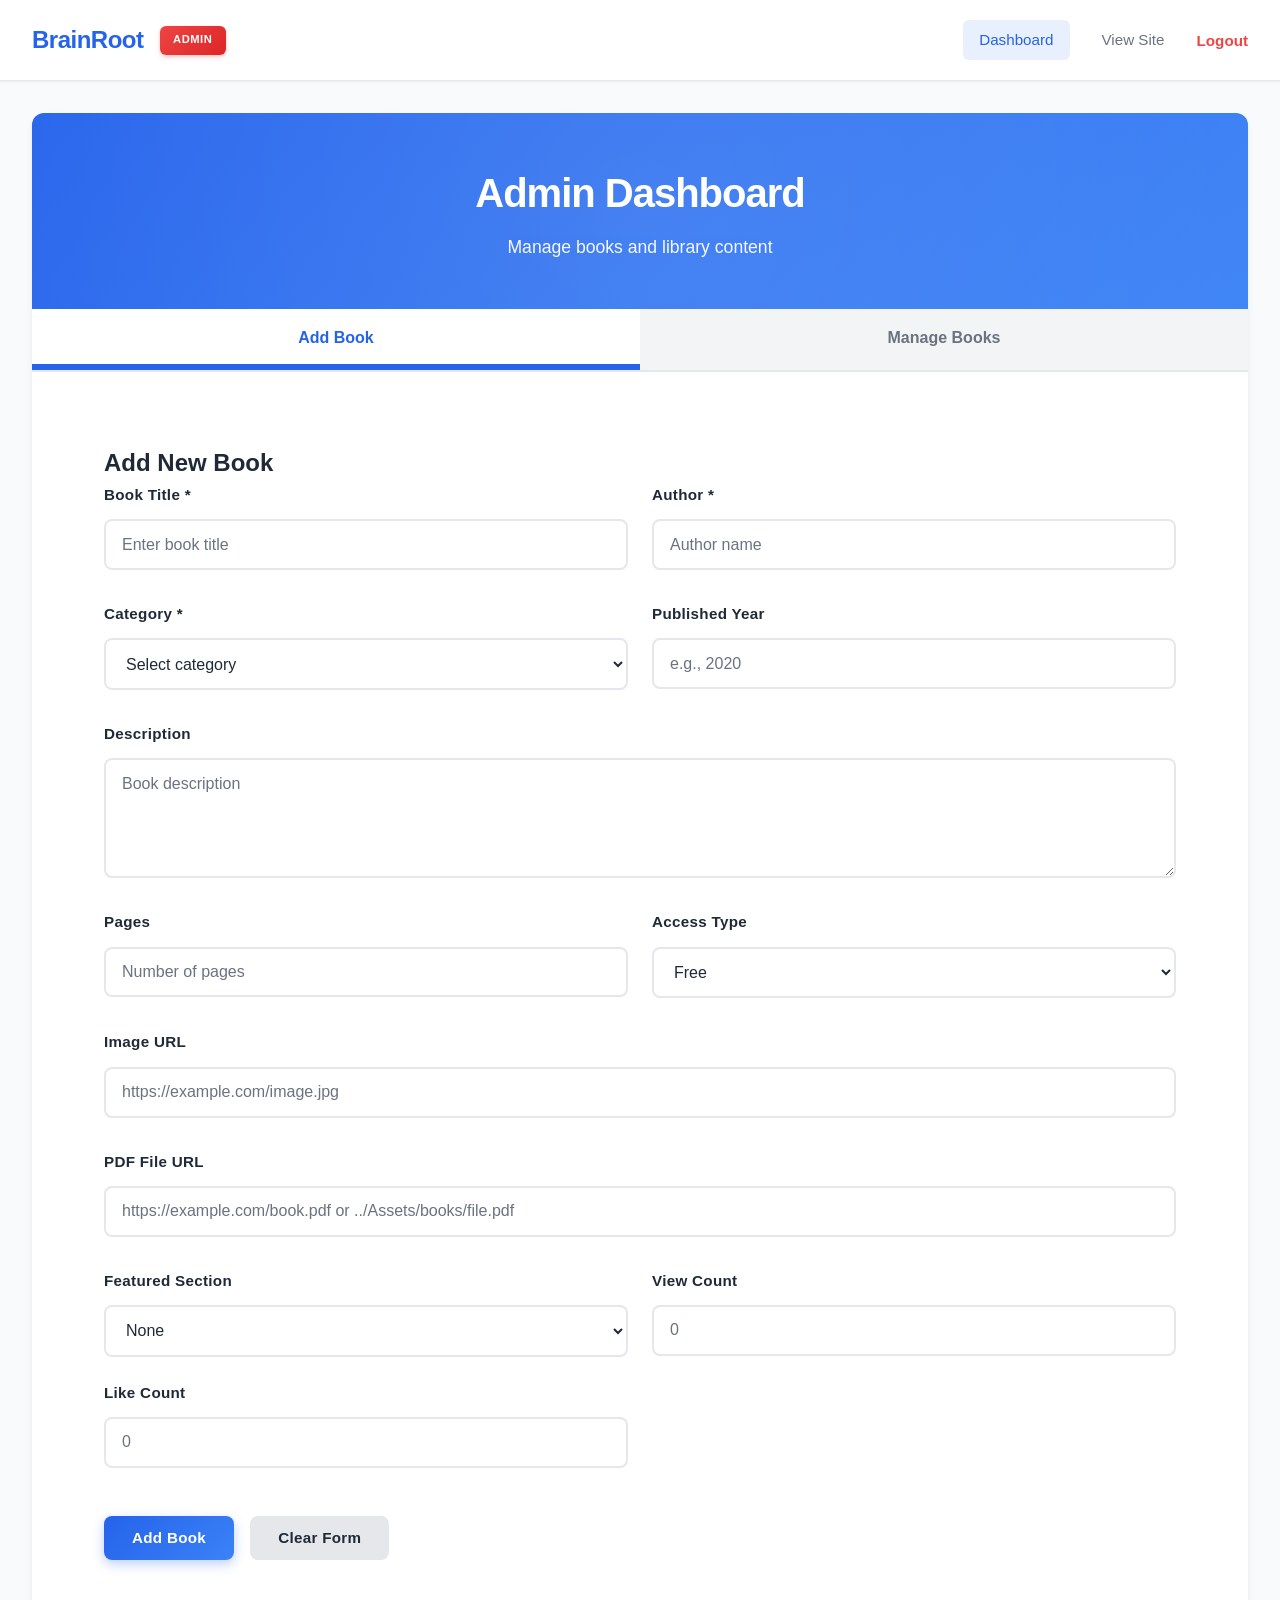
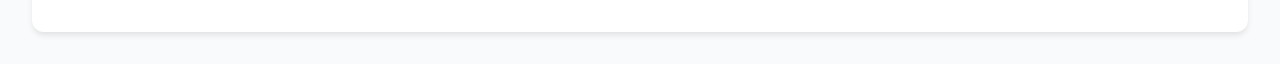
==== admin/admin.html @ 38265c90 "Initial commit: Add BrainRoot project with environment configuration" ====
<!DOCTYPE html>
<html lang="en">
<head>
  <meta charset="UTF-8">
  <meta name="viewport" content="width=device-width, initial-scale=1.0">
  <title>BrainRoot - Admin Panel</title>
  <link rel="stylesheet" href="./admin.css">
</head>
<body class="admin-page">
  <nav class="admin-nav">
    <div class="admin-brand">
      <a href="../index/index.html">BrainRoot</a>
      <span class="admin-badge">Admin</span>
    </div>
    <div class="admin-nav-links">
      <a href="./admin.html" class="admin-nav-link active">Dashboard</a>
      <a href="../index/index.html" class="admin-nav-link">View Site</a>
      <button onclick="adminLogout()" class="admin-nav-link logout-btn">Logout</button>
    </div>
  </nav>

  <main class="admin-main">
    <div class="admin-container">
      <!-- Header -->
      <section class="admin-header">
        <h1>Admin Dashboard</h1>
        <p>Manage books and library content</p>
      </section>

      <!-- Tabs -->
      <div class="admin-tabs">
        <button class="admin-tab-btn active" data-tab="add-book">Add Book</button>
        <button class="admin-tab-btn" data-tab="manage-books">Manage Books</button>
      </div>

      <!-- Tab 1: Add Book -->
      <section class="admin-tab-content active" id="add-book">
        <div class="admin-card">
          <h2>Add New Book</h2>
          <form id="addBookForm" class="admin-form">
            <div class="form-row">
              <div class="form-group">
                <label>Book Title *</label>
                <input type="text" name="title" required placeholder="Enter book title">
              </div>
              <div class="form-group">
                <label>Author *</label>
                <input type="text" name="author" required placeholder="Author name">
              </div>
            </div>

            <div class="form-row">
              <div class="form-group">
                <label>Category *</label>
                <select name="category" required>
                  <option value="">Select category</option>
                  <option value="Architecture">Architecture</option>
                  <option value="Classic Literature">Classic Literature</option>
                  <option value="Science">Science</option>
                  <option value="Philosophy">Philosophy</option>
                  <option value="Productivity">Productivity</option>
                  <option value="History">History</option>
                  <option value="Design">Design</option>
                  <option value="Biography">Biography</option>
                  <option value="Mystery">Mystery</option>
                  <option value="Adventure">Adventure</option>
                  <option value="Fantasy">Fantasy</option>
                  <option value="Other">Other</option>
                </select>
              </div>
              <div class="form-group">
                <label>Published Year</label>
                <input type="number" name="published_year" placeholder="e.g., 2020">
              </div>
            </div>

            <div class="form-group">
              <label>Description</label>
              <textarea name="description" rows="4" placeholder="Book description"></textarea>
            </div>

            <div class="form-row">
              <div class="form-group">
                <label>Pages</label>
                <input type="number" name="pages" placeholder="Number of pages">
              </div>
              <div class="form-group">
                <label>Access Type</label>
                <select name="access_type">
                  <option value="free">Free</option>
                  <option value="paid">Paid</option>
                  <option value="premium">Premium</option>
                </select>
              </div>
            </div>

            <div class="form-group">
              <label>Image URL</label>
              <input type="url" name="image_url" placeholder="https://example.com/image.jpg">
            </div>

            <div class="form-group">
              <label>PDF File URL</label>
              <input type="url" name="file_url" placeholder="https://example.com/book.pdf or ../Assets/books/file.pdf">
            </div>

            <div class="form-row">
              <div class="form-group">
                <label>Featured Section</label>
                <select name="featured_section">
                  <option value="none">None</option>
                  <option value="trending">Trending</option>
                  <option value="top_reading">Top Reading</option>
                  <option value="most_liked">Most Liked</option>
                </select>
              </div>
              <div class="form-group">
                <label>View Count</label>
                <input type="number" name="view_count" placeholder="0" min="0">
              </div>
              <div class="form-group">
                <label>Like Count</label>
                <input type="number" name="like_count" placeholder="0" min="0">
              </div>
            </div>

            <div class="form-actions">
              <button type="submit" class="btn btn-primary">Add Book</button>
              <button type="reset" class="btn btn-secondary">Clear Form</button>
            </div>
          </form>
          <div id="addBookResult" class="form-result"></div>
        </div>
      </section>

      <!-- Tab 2: Manage Books -->
      <section class="admin-tab-content" id="manage-books">
        <div class="admin-card">
          <div class="manage-header">
            <h2>All Books</h2>
            <div class="manage-controls">
              <input type="text" id="searchBooks" class="search-input" placeholder="Search books...">
              <select id="filterCategory" class="filter-select">
                <option value="">All Categories</option>
                <option value="Architecture">Architecture</option>
                <option value="Classic Literature">Classic Literature</option>
                <option value="Science">Science</option>
                <option value="Philosophy">Philosophy</option>
                <option value="Productivity">Productivity</option>
                <option value="History">History</option>
                <option value="Design">Design</option>
              </select>
            </div>
          </div>

          <div id="manageResult" class="form-result"></div>

          <div id="booksTableContainer" class="books-table-container">
            <table class="books-table">
              <thead>
                <tr>
                  <th>Title</th>
                  <th>Author</th>
                  <th>Category</th>
                  <th>Access</th>
                  <th>Year</th>
                  <th>Featured</th>
                  <th>Views</th>
                  <th>Likes</th>
                  <th>Actions</th>
                </tr>
              </thead>
              <tbody id="booksTableBody">
                <tr><td colspan="6" class="loading">Loading books...</td></tr>
              </tbody>
            </table>
          </div>
        </div>
      </section>
    </div>
  </main>

  <!-- Edit Modal -->
  <div id="editModal" class="modal hidden">
    <div class="modal-content">
      <div class="modal-header">
        <h2>Edit Book</h2>
        <button class="modal-close" onclick="closeEditModal()">×</button>
      </div>
      <form id="editBookForm" class="admin-form">
        <input type="hidden" name="book_id" id="edit_book_id">
        
        <div class="form-row">
          <div class="form-group">
            <label>Book Title</label>
            <input type="text" name="title" id="edit_title" required>
          </div>
          <div class="form-group">
            <label>Author</label>
            <input type="text" name="author" id="edit_author" required>
          </div>
        </div>

        <div class="form-row">
          <div class="form-group">
            <label>Category</label>
            <select name="category" id="edit_category" required>
              <option value="Architecture">Architecture</option>
              <option value="Classic Literature">Classic Literature</option>
              <option value="Science">Science</option>
              <option value="Philosophy">Philosophy</option>
              <option value="Productivity">Productivity</option>
              <option value="History">History</option>
              <option value="Design">Design</option>
            </select>
          </div>
          <div class="form-group">
            <label>Published Year</label>
            <input type="number" name="published_year" id="edit_published_year">
          </div>
        </div>

        <div class="form-group">
          <label>Description</label>
          <textarea name="description" id="edit_description" rows="3"></textarea>
        </div>

        <div class="form-row">
          <div class="form-group">
            <label>Pages</label>
            <input type="number" name="pages" id="edit_pages">
          </div>
          <div class="form-group">
            <label>Access Type</label>
            <select name="access_type" id="edit_access_type">
              <option value="free">Free</option>
              <option value="paid">Paid</option>
              <option value="premium">Premium</option>
            </select>
          </div>
        </div>

        <div class="form-group">
          <label>Image URL</label>
          <input type="url" name="image_url" id="edit_image_url">
        </div>

        <div class="form-group">
          <label>PDF File URL</label>
          <input type="url" name="file_url" id="edit_file_url">
        </div>

        <div class="form-row">
          <div class="form-group">
            <label>Featured Section</label>
            <select name="featured_section" id="edit_featured_section">
              <option value="none">None</option>
              <option value="trending">Trending</option>
              <option value="top_reading">Top Reading</option>
              <option value="most_liked">Most Liked</option>
            </select>
          </div>
          <div class="form-group">
            <label>View Count</label>
            <input type="number" name="view_count" id="edit_view_count" min="0">
          </div>
          <div class="form-group">
            <label>Like Count</label>
            <input type="number" name="like_count" id="edit_like_count" min="0">
          </div>
        </div>

        <div class="form-actions">
          <button type="submit" class="btn btn-primary">Save Changes</button>
          <button type="button" class="btn btn-secondary" onclick="closeEditModal()">Cancel</button>
        </div>
      </form>
    </div>
  </div>

  <!-- Delete Confirmation Modal -->
  <div id="deleteModal" class="modal hidden">
    <div class="modal-content modal-small">
      <div class="modal-header">
        <h2>Delete Book</h2>
        <button class="modal-close" onclick="closeDeleteModal()">×</button>
      </div>
      <p id="deleteMessage"></p>
      <div class="form-actions">
        <button class="btn btn-danger" onclick="confirmDelete()">Delete</button>
        <button class="btn btn-secondary" onclick="closeDeleteModal()">Cancel</button>
      </div>
    </div>
  </div>

  <script src="./admin.js"></script>
</body>
</html>
---- admin/admin.css ----
/* Admin Panel Styles - Modern & Beautiful */

:root {
  --primary: #2563eb;
  --primary-light: #3b82f6;
  --primary-dark: #1e40af;
  --success: #10b981;
  --success-light: #6ee7b7;
  --danger: #ef4444;
  --warning: #f59e0b;
  --bg: #f9fafb;
  --surface: #ffffff;
  --border: #e5e7eb;
  --text: #1f2937;
  --text-secondary: #6b7280;
  --shadow-sm: 0 1px 2px 0 rgba(0, 0, 0, 0.05);
  --shadow-md: 0 4px 6px -1px rgba(0, 0, 0, 0.1);
  --shadow-lg: 0 10px 15px -3px rgba(0, 0, 0, 0.1);
  --transition: all 0.3s cubic-bezier(0.4, 0, 0.2, 1);
}

* {
  margin: 0;
  padding: 0;
  box-sizing: border-box;
}

html {
  scroll-behavior: smooth;
}

body {
  font-family: 'Segoe UI', Roboto, 'Helvetica Neue', -apple-system, BlinkMacSystemFont, sans-serif;
  background: var(--bg);
  color: var(--text);
  line-height: 1.6;
  font-weight: 400;
}

/* Navigation */
.admin-nav {
  background: var(--surface);
  border-bottom: 1px solid var(--border);
  padding: 1.25rem 2rem;
  display: flex;
  justify-content: space-between;
  align-items: center;
  box-shadow: var(--shadow-sm);
  position: sticky;
  top: 0;
  z-index: 100;
}

.admin-brand {
  display: flex;
  align-items: center;
  gap: 1rem;
  font-size: 1.5rem;
  font-weight: 800;
  letter-spacing: -0.5px;
}

.admin-brand a {
  color: var(--primary);
  text-decoration: none;
  transition: var(--transition);
}

.admin-brand a:hover {
  color: var(--primary-dark);
}

.admin-badge {
  background: linear-gradient(135deg, var(--danger) 0%, #dc2626 100%);
  color: white;
  padding: 0.35rem 0.85rem;
  border-radius: 6px;
  font-size: 0.7rem;
  font-weight: 700;
  text-transform: uppercase;
  letter-spacing: 0.5px;
  box-shadow: 0 2px 4px rgba(239, 68, 68, 0.3);
}

.admin-nav-links {
  display: flex;
  gap: 2rem;
  align-items: center;
}

.admin-nav-link {
  color: var(--text-secondary);
  text-decoration: none;
  background: none;
  border: none;
  cursor: pointer;
  padding: 0.5rem 0;
  border-radius: 6px;
  transition: var(--transition);
  font-weight: 500;
  font-size: 0.95rem;
}

.admin-nav-link:hover {
  color: var(--primary);
}

.admin-nav-link.active {
  color: var(--primary);
  background: rgba(37, 99, 235, 0.1);
  padding: 0.5rem 1rem;
}

.logout-btn {
  color: var(--danger);
  font-weight: 600;
}

.logout-btn:hover {
  color: #dc2626;
  background: rgba(239, 68, 68, 0.1);
  padding: 0.5rem 1rem;
}

/* Main */
.admin-main {
  padding: 2rem;
  max-width: 1500px;
  margin: 0 auto;
}

.admin-container {
  background: var(--surface);
  border-radius: 12px;
  box-shadow: var(--shadow-md);
  overflow: hidden;
}

/* Header */
.admin-header {
  background: linear-gradient(135deg, var(--primary) 0%, var(--primary-light) 100%);
  color: white;
  padding: 3rem 2rem;
  text-align: center;
  position: relative;
  overflow: hidden;
}

.admin-header::before {
  content: '';
  position: absolute;
  top: -50%;
  right: -50%;
  width: 200%;
  height: 200%;
  background: radial-gradient(circle, rgba(255, 255, 255, 0.1) 0%, transparent 70%);
  pointer-events: none;
}

.admin-header h1 {
  font-size: 2.5rem;
  margin-bottom: 0.5rem;
  font-weight: 700;
  position: relative;
  z-index: 1;
  letter-spacing: -1px;
}

.admin-header p {
  opacity: 0.95;
  font-size: 1.1rem;
  position: relative;
  z-index: 1;
  font-weight: 300;
}

/* Tabs */
.admin-tabs {
  display: flex;
  border-bottom: 2px solid var(--border);
  background: #f3f4f6;
  gap: 0;
}

.admin-tab-btn {
  flex: 1;
  padding: 1.25rem 1.5rem;
  background: none;
  border: none;
  border-bottom: 3px solid transparent;
  color: var(--text-secondary);
  font-size: 1rem;
  font-weight: 600;
  cursor: pointer;
  transition: var(--transition);
  position: relative;
}

.admin-tab-btn:hover {
  color: var(--primary);
  background: rgba(37, 99, 235, 0.05);
}

.admin-tab-btn.active {
  color: var(--primary);
  background: white;
  border-bottom-color: var(--primary);
  box-shadow: inset 0 -3px 0 var(--primary);
}

.admin-tab-content {
  display: none;
  padding: 2.5rem;
  animation: fadeIn 0.4s ease-in-out;
}

.admin-tab-content.active {
  display: block;
}

@keyframes fadeIn {
  from {
    opacity: 0;
    transform: translateY(10px);
  }
  to {
    opacity: 1;
    transform: translateY(0);
  }
}

/* Cards */
.admin-card {
  background: white;
  border-radius: 8px;
  padding: 2rem;
}

/* Forms */
.admin-form {
  display: flex;
  flex-direction: column;
  gap: 2rem;
}

.form-row {
  display: grid;
  grid-template-columns: 1fr 1fr;
  gap: 1.5rem;
}

.form-row.full {
  grid-template-columns: 1fr;
}

.form-group {
  display: flex;
  flex-direction: column;
  gap: 0.75rem;
}

.form-group label {
  font-weight: 600;
  color: var(--text);
  font-size: 0.95rem;
  letter-spacing: 0.3px;
}

.form-group label .required {
  color: var(--danger);
  margin-left: 2px;
}

.form-group input,
.form-group textarea,
.form-group select {
  padding: 0.9rem 1rem;
  border: 2px solid var(--border);
  border-radius: 8px;
  font-size: 1rem;
  font-family: inherit;
  transition: var(--transition);
  background: var(--surface);
  color: var(--text);
}

.form-group input::placeholder,
.form-group textarea::placeholder {
  color: var(--text-secondary);
}

.form-group input:hover,
.form-group textarea:hover,
.form-group select:hover {
  border-color: #d1d5db;
}

.form-group input:focus,
.form-group textarea:focus,
.form-group select:focus {
  outline: none;
  border-color: var(--primary);
  box-shadow: 0 0 0 4px rgba(37, 99, 235, 0.1);
  background: white;
}

.form-group textarea {
  resize: vertical;
  min-height: 120px;
  font-family: inherit;
}

.form-actions {
  display: flex;
  gap: 1rem;
  margin-top: 1rem;
  flex-wrap: wrap;
}

/* Buttons */
.btn {
  padding: 0.85rem 1.75rem;
  border: none;
  border-radius: 8px;
  font-size: 0.95rem;
  font-weight: 600;
  cursor: pointer;
  transition: var(--transition);
  text-decoration: none;
  display: inline-flex;
  align-items: center;
  justify-content: center;
  gap: 0.5rem;
  text-align: center;
  letter-spacing: 0.3px;
  position: relative;
  overflow: hidden;
}

.btn::before {
  content: '';
  position: absolute;
  top: 50%;
  left: 50%;
  width: 0;
  height: 0;
  border-radius: 50%;
  background: rgba(255, 255, 255, 0.3);
  transform: translate(-50%, -50%);
}

.btn:active::before {
  animation: ripple 0.6s ease-out;
}

@keyframes ripple {
  from {
    width: 0;
    height: 0;
  }
  to {
    width: 300px;
    height: 300px;
  }
}

.btn-primary {
  background: linear-gradient(135deg, var(--primary) 0%, var(--primary-light) 100%);
  color: white;
  box-shadow: 0 4px 12px rgba(37, 99, 235, 0.3);
}

.btn-primary:hover {
  transform: translateY(-2px);
  box-shadow: 0 8px 20px rgba(37, 99, 235, 0.4);
}

.btn-primary:active {
  transform: translateY(0);
}

.btn-secondary {
  background: #e5e7eb;
  color: var(--text);
}

.btn-secondary:hover {
  background: #d1d5db;
  transform: translateY(-2px);
  box-shadow: 0 4px 12px rgba(0, 0, 0, 0.1);
}

.btn-danger {
  background: linear-gradient(135deg, var(--danger) 0%, #dc2626 100%);
  color: white;
  padding: 0.6rem 1rem;
  font-size: 0.85rem;
  box-shadow: 0 2px 8px rgba(239, 68, 68, 0.3);
}

.btn-danger:hover {
  transform: translateY(-1px);
  box-shadow: 0 4px 12px rgba(239, 68, 68, 0.4);
}

.btn-edit {
  background: linear-gradient(135deg, var(--primary) 0%, var(--primary-light) 100%);
  color: white;
  padding: 0.6rem 1rem;
  font-size: 0.85rem;
  box-shadow: 0 2px 8px rgba(37, 99, 235, 0.3);
}

.btn-edit:hover {
  transform: translateY(-1px);
  box-shadow: 0 4px 12px rgba(37, 99, 235, 0.4);
}

.btn-small {
  padding: 0.5rem 0.75rem;
  font-size: 0.8rem;
}

/* Form Result Messages */
.form-result {
  margin-top: 1.5rem;
  padding: 1rem 1.25rem;
  border-radius: 8px;
  display: none;
  animation: slideIn 0.4s ease-out;
  border-left: 4px solid transparent;
}

@keyframes slideIn {
  from {
    opacity: 0;
    transform: translateY(-10px);
  }
  to {
    opacity: 1;
    transform: translateY(0);
  }
}

.form-result.success {
  display: block;
  background: #d1fae5;
  color: #065f46;
  border-left-color: var(--success);
}

.form-result.error {
  display: block;
  background: #fee2e2;
  color: #7f1d1d;
  border-left-color: var(--danger);
}

/* Manage Books */
.manage-header {
  display: flex;
  justify-content: space-between;
  align-items: center;
  margin-bottom: 2rem;
  gap: 1rem;
  flex-wrap: wrap;
}

.manage-header h2 {
  font-size: 1.75rem;
  font-weight: 700;
  flex: 1;
  min-width: 200px;
}

.manage-controls {
  display: flex;
  gap: 1rem;
  flex: 1;
  min-width: 300px;
  flex-wrap: wrap;
}

.search-input,
.filter-select {
  padding: 0.85rem 1rem;
  border: 2px solid var(--border);
  border-radius: 8px;
  font-size: 0.95rem;
  transition: var(--transition);
  background: var(--surface);
  color: var(--text);
}

.search-input {
  flex: 2;
  min-width: 200px;
}

.filter-select {
  flex: 1;
  min-width: 150px;
}

.search-input:focus,
.filter-select:focus {
  outline: none;
  border-color: var(--primary);
  box-shadow: 0 0 0 4px rgba(37, 99, 235, 0.1);
}

/* Books Table */
.books-table-container {
  overflow-x: auto;
  border-radius: 8px;
  border: 1px solid var(--border);
}

.books-table {
  width: 100%;
  border-collapse: collapse;
  font-size: 0.95rem;
}

.books-table thead {
  background: linear-gradient(to right, #f3f4f6, #e5e7eb);
  border-bottom: 2px solid var(--border);
}

.books-table th {
  padding: 1.25rem;
  text-align: left;
  font-weight: 700;
  color: var(--text);
  letter-spacing: 0.3px;
  text-transform: uppercase;
  font-size: 0.75rem;
}

.books-table td {
  padding: 1.25rem;
  border-bottom: 1px solid var(--border);
  color: var(--text-secondary);
}

.books-table tbody tr {
  transition: var(--transition);
}

.books-table tbody tr:hover {
  background: #f9fafb;
  box-shadow: inset 0 0 0 1px var(--border);
}

.books-table tbody tr:last-child td {
  border-bottom: none;
}

.books-table strong {
  color: var(--text);
  font-weight: 600;
}

.books-table .actions {
  display: flex;
  gap: 0.75rem;
}

.books-table .loading,
.books-table .empty {
  text-align: center;
  color: var(--text-secondary);
  padding: 3rem 1rem !important;
  font-size: 1rem;
}

.books-table .empty::before {
  content: '📚 ';
  display: block;
  font-size: 2rem;
  margin-bottom: 0.5rem;
}

/* Modals */
.modal {
  display: none;
  position: fixed;
  top: 0;
  left: 0;
  right: 0;
  bottom: 0;
  background: rgba(0, 0, 0, 0.4);
  z-index: 1000;
  animation: fadeIn 0.3s ease-out;
  backdrop-filter: blur(4px);
}

.modal.hidden {
  display: none;
}

/* Badges */
.badge {
  display: inline-block;
  padding: 0.35rem 0.75rem;
  background: var(--primary-light);
  color: white;
  border-radius: 20px;
  font-size: 0.75rem;
  font-weight: 600;
  text-transform: capitalize;
  white-space: nowrap;
}

.badge.trending {
  background: linear-gradient(135deg, #f59e0b, #f97316);
}

.badge.top_reading {
  background: linear-gradient(135deg, #6366f1, #8b5cf6);
}

.badge.most_liked {
  background: linear-gradient(135deg, #ec4899, #f43f5e);
}

.badge.none {
  background: var(--border);
  color: var(--text-secondary);
}

.modal:not(.hidden) {
  display: flex;
  align-items: center;
  justify-content: center;
}

.modal-content {
  background: var(--surface);
  border-radius: 12px;
  padding: 2.5rem;
  max-width: 600px;
  width: 90%;
  max-height: 90vh;
  overflow-y: auto;
  box-shadow: var(--shadow-lg);
  animation: slideIn 0.4s cubic-bezier(0.4, 0, 0.2, 1);
}

.modal-small {
  max-width: 450px;
}

.modal-header {
  display: flex;
  justify-content: space-between;
  align-items: center;
  margin-bottom: 2rem;
}

.modal-header h2 {
  margin: 0;
  font-size: 1.5rem;
  font-weight: 700;
}

.modal-close {
  background: none;
  border: none;
  font-size: 2rem;
  cursor: pointer;
  color: var(--text-secondary);
  width: 44px;
  height: 44px;
  display: flex;
  align-items: center;
  justify-content: center;
  border-radius: 6px;
  transition: var(--transition);
}

.modal-close:hover {
  color: var(--text);
  background: var(--bg);
}

/* Delete Confirmation Modal */
.delete-confirmation {
  text-align: center;
}

.delete-confirmation p {
  margin-bottom: 1.5rem;
  color: var(--text-secondary);
  font-size: 1rem;
}

.delete-confirmation .btn-danger {
  width: 100%;
  margin-bottom: 0.75rem;
}

/* Responsive */
@media (max-width: 768px) {
  .admin-main {
    padding: 1rem;
  }

  .admin-header {
    padding: 2rem 1.5rem;
  }

  .admin-header h1 {
    font-size: 1.75rem;
  }

  .form-row {
    grid-template-columns: 1fr;
  }

  .manage-header {
    flex-direction: column;
    align-items: stretch;
  }

  .manage-header h2 {
    order: -1;
  }

  .manage-controls {
    width: 100%;
  }

  .search-input,
  .filter-select {
    flex: 1;
    width: 100%;
  }

  .books-table {
    font-size: 0.85rem;
  }

  .books-table th,
  .books-table td {
    padding: 0.75rem;
  }

  .books-table .actions {
    flex-direction: column;
  }

  .admin-tabs {
    flex-direction: column;
  }

  .admin-tab-btn {
    text-align: left;
    border-bottom: none;
    border-left: 3px solid transparent;
    padding: 1rem 1.25rem;
  }

  .admin-tab-btn.active {
    border-bottom: none;
    border-left-color: var(--primary);
    background: rgba(37, 99, 235, 0.05);
  }

  .admin-tab-content {
    padding: 1.5rem;
  }

  .modal-content {
    padding: 2rem;
    width: 95%;
  }

  .btn-primary {
    width: 100%;
  }
}

@media (max-width: 480px) {
  .admin-nav {
    padding: 1rem;
    gap: 0.5rem;
  }

  .admin-brand {
    font-size: 1.25rem;
    gap: 0.5rem;
  }

  .admin-nav-links {
    gap: 1rem;
  }

  .admin-nav-link {
    font-size: 0.85rem;
  }

  .admin-header h1 {
    font-size: 1.5rem;
  }

  .books-table th,
  .books-table td {
    padding: 0.5rem;
  }

  .books-table .actions .btn {
    padding: 0.4rem 0.6rem;
    font-size: 0.75rem;
  }
}
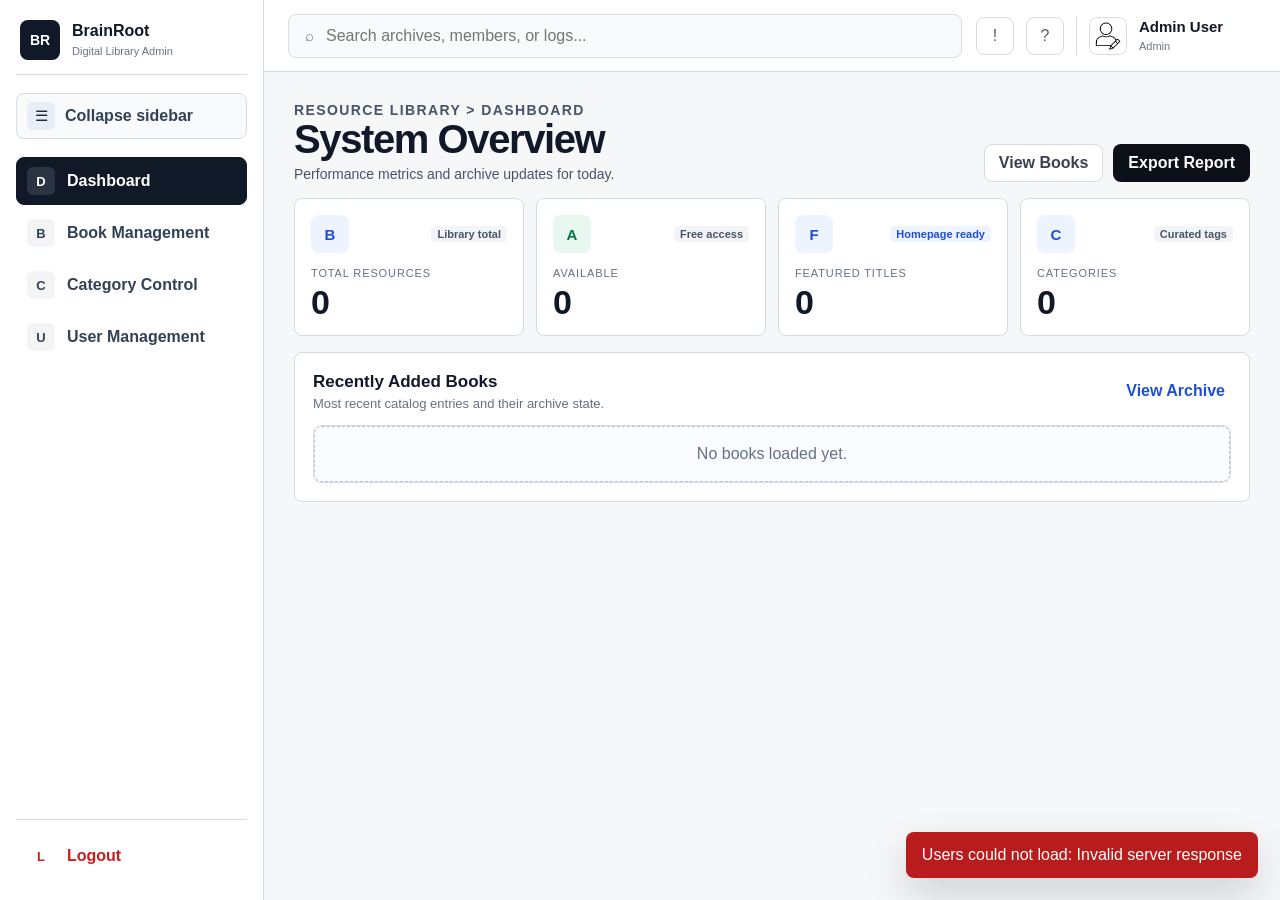
==== commit 97322eff: "Prepare BrainRoot for production deployment" ====
--- a/admin/admin.html
+++ b/admin/admin.html
@@ -4,56 +4,109 @@
   <meta charset="UTF-8">
   <meta name="viewport" content="width=device-width, initial-scale=1.0">
   <title>BrainRoot - Admin Panel</title>
-  <link rel="stylesheet" href="./admin.css">
+  <link rel="stylesheet" href="./admin.css?v=2">
 </head>
 <body class="admin-page">
-  <nav class="admin-nav">
-    <div class="admin-brand">
-      <a href="../index/index.html">BrainRoot</a>
-      <span class="admin-badge">Admin</span>
-    </div>
-    <div class="admin-nav-links">
-      <a href="./admin.html" class="admin-nav-link active">Dashboard</a>
-      <a href="../index/index.html" class="admin-nav-link">View Site</a>
-      <button onclick="adminLogout()" class="admin-nav-link logout-btn">Logout</button>
-    </div>
-  </nav>
-
-  <main class="admin-main">
-    <div class="admin-container">
-      <!-- Header -->
-      <section class="admin-header">
-        <h1>Admin Dashboard</h1>
-        <p>Manage books and library content</p>
-      </section>
-
-      <!-- Tabs -->
-      <div class="admin-tabs">
-        <button class="admin-tab-btn active" data-tab="add-book">Add Book</button>
-        <button class="admin-tab-btn" data-tab="manage-books">Manage Books</button>
+  <div class="admin-shell">
+    <aside class="admin-sidebar">
+      <div class="sidebar-brand">
+        <a href="../index/index.html" class="brand-mark">BR</a>
+        <div class="sidebar-brand-copy">
+          <strong>BrainRoot</strong>
+          <span>Digital Library Admin</span>
+        </div>
       </div>
 
-      <!-- Tab 1: Add Book -->
-      <section class="admin-tab-content active" id="add-book">
-        <div class="admin-card">
-          <h2>Add New Book</h2>
-          <form id="addBookForm" class="admin-form">
-            <div class="form-row">
-              <div class="form-group">
-                <label>Book Title *</label>
-                <input type="text" name="title" required placeholder="Enter book title">
-              </div>
-              <div class="form-group">
-                <label>Author *</label>
-                <input type="text" name="author" required placeholder="Author name">
-              </div>
-            </div>
-
-            <div class="form-row">
-              <div class="form-group">
-                <label>Category *</label>
-                <select name="category" required>
-                  <option value="">Select category</option>
+      <button type="button" class="sidebar-toggle" id="sidebarToggle" aria-label="Toggle sidebar" aria-pressed="false" title="Collapse sidebar">
+        <span class="sidebar-toggle-icon" aria-hidden="true">☰</span>
+        <span class="sidebar-toggle-label">Collapse sidebar</span>
+      </button>
+
+      <nav class="sidebar-nav" aria-label="Admin sections">
+        <button type="button" class="sidebar-link active" data-view="dashboard" title="Dashboard"><span class="sidebar-icon" aria-hidden="true">D</span><span class="sidebar-label">Dashboard</span></button>
+        <button type="button" class="sidebar-link" data-view="books" title="Book Management"><span class="sidebar-icon" aria-hidden="true">B</span><span class="sidebar-label">Book Management</span></button>
+        <button type="button" class="sidebar-link" data-view="categories" title="Category Control"><span class="sidebar-icon" aria-hidden="true">C</span><span class="sidebar-label">Category Control</span></button>
+        <button type="button" class="sidebar-link" data-view="users" title="User Management"><span class="sidebar-icon" aria-hidden="true">U</span><span class="sidebar-label">User Management</span></button>
+      </nav>
+
+      <div class="sidebar-bottom">
+        <button type="button" class="sidebar-link danger" onclick="adminLogout()" title="Logout"><span class="sidebar-icon" aria-hidden="true">L</span><span class="sidebar-label">Logout</span></button>
+      </div>
+    </aside>
+
+    <div class="admin-frame">
+      <header class="admin-topbar">
+        <form id="librarySearchForm" class="topbar-search" role="search">
+          <span class="search-ico" aria-hidden="true">⌕</span>
+          <input id="librarySearch" type="search" placeholder="Search archives, members, or logs..." autocomplete="off">
+        </form>
+
+        <div class="topbar-actions">
+          <button type="button" class="topbar-icon" id="notificationsBtn" aria-label="Notifications">!</button>
+          <button type="button" class="topbar-icon" id="helpBtn" aria-label="Help">?</button>
+          <div class="topbar-user">
+            <img id="topbarAvatar" src="../Assets/profile icon.png" alt="Admin profile">
+            <div>
+              <strong id="topbarUserName">Admin User</strong>
+              <span id="topbarUserRole">System Administrator</span>
+            </div>
+          </div>
+        </div>
+      </header>
+
+      <main class="admin-main">
+        <section class="admin-view active" data-view="dashboard">
+          <div class="view-header">
+            <div>
+              <p class="eyebrow">Resource Library &gt; Dashboard</p>
+              <h1>System Overview</h1>
+              <p>Performance metrics and archive updates for today.</p>
+            </div>
+            <div class="hero-actions">
+              <button type="button" class="btn btn-ghost" data-view-jump="books">View Books</button>
+              <button type="button" class="btn btn-primary" id="exportReportBtn">Export Report</button>
+            </div>
+          </div>
+
+          <div id="dashboardStats" class="stat-grid"></div>
+
+          <div class="dashboard-grid">
+            <section class="panel panel-wide">
+              <div class="panel-header">
+                <div>
+                  <h2>Recently Added Books</h2>
+                  <p>Most recent catalog entries and their archive state.</p>
+                </div>
+                <button type="button" class="text-link" data-view-jump="books">View Archive</button>
+              </div>
+              <div id="recentBooksTable" class="table-wrap"></div>
+            </section>
+          </div>
+        </section>
+
+        <section class="admin-view" data-view="books">
+          <div class="view-header compact">
+            <div>
+              <p class="eyebrow">Resource Library &gt; Book Management</p>
+              <h1>Book Management</h1>
+              <p>Manage and organize your digital resource catalog.</p>
+            </div>
+            <button type="button" class="btn btn-primary" data-view-jump="add-book">+ Add New Resource</button>
+          </div>
+
+          <div id="bookStats" class="stat-grid"></div>
+
+          <section class="panel">
+            <div class="panel-header">
+              <div class="filter-pills">
+                <button type="button" class="pill active" data-pill-filter="all">All Books</button>
+                <button type="button" class="pill" data-pill-filter="free">Free</button>
+                <button type="button" class="pill" data-pill-filter="paid">Paid</button>
+                <button type="button" class="pill" data-pill-filter="featured">Featured</button>
+              </div>
+              <div class="manage-tools">
+                <select id="bookCategoryFilter" class="filter-select">
+                  <option value="">All Categories</option>
                   <option value="Architecture">Architecture</option>
                   <option value="Classic Literature">Classic Literature</option>
                   <option value="Science">Science</option>
@@ -65,83 +118,277 @@
                   <option value="Mystery">Mystery</option>
                   <option value="Adventure">Adventure</option>
                   <option value="Fantasy">Fantasy</option>
+                  <option value="Technology">Technology</option>
+                  <option value="Data Science">Data Science</option>
+                  <option value="Computer Science">Computer Science</option>
                   <option value="Other">Other</option>
                 </select>
-              </div>
-              <div class="form-group">
-                <label>Published Year</label>
-                <input type="number" name="published_year" placeholder="e.g., 2020">
-              </div>
-            </div>
-
-            <div class="form-group">
-              <label>Description</label>
-              <textarea name="description" rows="4" placeholder="Book description"></textarea>
-            </div>
-
-            <div class="form-row">
-              <div class="form-group">
-                <label>Pages</label>
-                <input type="number" name="pages" placeholder="Number of pages">
-              </div>
-              <div class="form-group">
-                <label>Access Type</label>
-                <select name="access_type">
-                  <option value="free">Free</option>
-                  <option value="paid">Paid</option>
-                  <option value="premium">Premium</option>
-                </select>
-              </div>
-            </div>
-
-            <div class="form-group">
-              <label>Image URL</label>
-              <input type="url" name="image_url" placeholder="https://example.com/image.jpg">
-            </div>
-
-            <div class="form-group">
-              <label>PDF File URL</label>
-              <input type="url" name="file_url" placeholder="https://example.com/book.pdf or ../Assets/books/file.pdf">
-            </div>
-
-            <div class="form-row">
-              <div class="form-group">
-                <label>Featured Section</label>
-                <select name="featured_section">
-                  <option value="none">None</option>
+                <select id="bookFeaturedFilter" class="filter-select">
+                  <option value="">All Featured</option>
                   <option value="trending">Trending</option>
                   <option value="top_reading">Top Reading</option>
                   <option value="most_liked">Most Liked</option>
+                  <option value="none">No Feature</option>
                 </select>
-              </div>
-              <div class="form-group">
-                <label>View Count</label>
-                <input type="number" name="view_count" placeholder="0" min="0">
-              </div>
-              <div class="form-group">
-                <label>Like Count</label>
-                <input type="number" name="like_count" placeholder="0" min="0">
-              </div>
-            </div>
-
-            <div class="form-actions">
-              <button type="submit" class="btn btn-primary">Add Book</button>
-              <button type="reset" class="btn btn-secondary">Clear Form</button>
+                <button type="button" class="btn btn-soft" id="clearFiltersBtn">Reset</button>
+              </div>
+            </div>
+
+            <div id="manageResult" class="form-result"></div>
+
+            <div id="booksTableContainer" class="table-wrap"></div>
+          </section>
+        </section>
+
+        <section class="admin-view" data-view="categories">
+          <div class="view-header compact">
+            <div>
+              <p class="eyebrow">Resource Library &gt; Featured Control</p>
+              <h1>Featured & Category Control</h1>
+              <p>Curate featured sections and category-based front-page lists.</p>
+            </div>
+            <button type="button" class="btn btn-primary" data-view-jump="add-book">+ Add New Resource</button>
+          </div>
+
+          <div id="categoryStats" class="stat-grid"></div>
+
+          <div class="category-grid">
+            <section class="panel panel-wide">
+              <div class="panel-header">
+                <div>
+                  <h2>Trending Books</h2>
+                  <p>Books ranked by view activity and archive attention.</p>
+                </div>
+                <button type="button" class="icon-btn" id="publishCategoriesBtn" aria-label="Publish category changes">...</button>
+              </div>
+              <div id="trendingList" class="stack-list"></div>
+              <div class="panel-footer center">Manage all trending titles</div>
+            </section>
+
+            <section class="panel panel-side">
+              <div class="panel-header">
+                <div>
+                  <h2>Top Reading</h2>
+                  <p>Featured books ready for the homepage carousel.</p>
+                </div>
+                <button type="button" class="icon-btn">S</button>
+              </div>
+              <div id="topReadingList" class="stack-list"></div>
+              <button type="button" class="dashed-action" data-view-jump="add-book" data-preset-featured="top_reading">+ Add Title to Top Reading</button>
+            </section>
+          </div>
+
+          <section class="panel">
+            <div class="panel-header">
+              <div>
+                <h2>Featured Books (Main Hero)</h2>
+                <p>Primary slots and backups for the home page banner.</p>
+              </div>
+              <div class="panel-actions">
+                <button type="button" class="text-link" id="draftViewBtn">Draft View</button>
+                <button type="button" class="btn btn-primary" id="publishFeaturedBtn">Publish Changes</button>
+              </div>
+            </div>
+            <div id="featuredHeroGrid" class="hero-grid"></div>
+          </section>
+        </section>
+
+        <section class="admin-view" data-view="users">
+          <div class="view-header compact">
+            <div>
+              <p class="eyebrow">Admin Panel &gt; User Management</p>
+              <h1>User Management</h1>
+              <p>Review library member accounts, manage permissions, and track borrowing activity.</p>
+            </div>
+            <button type="button" class="btn btn-soft" id="exportUsersBtn">Export List</button>
+          </div>
+
+          <div id="userStats" class="stat-grid"></div>
+
+          <section class="panel">
+            <div class="panel-header">
+              <div class="filter-pills">
+                <button type="button" class="pill active" data-user-role-filter="all">All Members</button>
+                <button type="button" class="pill" data-user-role-filter="admin">Admins</button>
+                <button type="button" class="pill" data-user-role-filter="faculty">Faculty</button>
+                <button type="button" class="pill" data-user-role-filter="student">Students</button>
+                <button type="button" class="pill" data-user-role-filter="guest">Guests</button>
+              </div>
+              <button type="button" class="icon-btn" id="refreshUsersBtn" aria-label="Refresh users">R</button>
+            </div>
+            <div class="table-wrap" id="usersTableContainer"></div>
+          </section>
+        </section>
+
+        <section class="admin-view" data-view="add-book">
+          <div class="view-header compact">
+            <div>
+              <p class="eyebrow">Resource Library &gt; Add New Resource</p>
+              <h1>Archive New Entry</h1>
+              <p>Catalog a new digital asset into the BrainRoot secure repository.</p>
+            </div>
+            <button type="button" class="btn btn-soft" data-view-jump="books">Back to Books</button>
+          </div>
+
+          <div id="addBookResult" class="form-result"></div>
+
+          <form id="addBookForm" class="add-layout admin-form">
+            <section class="panel form-panel">
+              <div class="panel-header">
+                <div>
+                  <h2>Core Bibliographic Data</h2>
+                  <p>Enter the title, metadata, and catalog labels for the resource.</p>
+                </div>
+              </div>
+
+              <div class="form-grid">
+                <div class="form-group">
+                  <label for="add_title">Book Title *</label>
+                  <input id="add_title" type="text" name="title" required placeholder="e.g. The Architecture of Intelligence">
+                </div>
+                <div class="form-group">
+                  <label for="add_author">Author Name *</label>
+                  <input id="add_author" type="text" name="author" required placeholder="e.g. Dr. Julian Vane">
+                </div>
+                <div class="form-group">
+                  <label for="add_category">Category *</label>
+                  <select id="add_category" name="category" required>
+                    <option value="">Select category</option>
+                    <option value="Architecture">Architecture</option>
+                    <option value="Classic Literature">Classic Literature</option>
+                    <option value="Science">Science</option>
+                    <option value="Philosophy">Philosophy</option>
+                    <option value="Productivity">Productivity</option>
+                    <option value="History">History</option>
+                    <option value="Design">Design</option>
+                    <option value="Biography">Biography</option>
+                    <option value="Mystery">Mystery</option>
+                    <option value="Adventure">Adventure</option>
+                    <option value="Fantasy">Fantasy</option>
+                    <option value="Technology">Technology</option>
+                    <option value="Data Science">Data Science</option>
+                    <option value="Computer Science">Computer Science</option>
+                    <option value="Other">Other</option>
+                  </select>
+                </div>
+                <div class="form-group">
+                  <label for="add_published_year">Published Year</label>
+                  <input id="add_published_year" type="number" name="published_year" placeholder="2024" min="0" inputmode="numeric">
+                </div>
+                <div class="form-group">
+                  <label for="add_access_type">Initial Status</label>
+                  <select id="add_access_type" name="access_type">
+                    <option value="free">Available</option>
+                    <option value="paid">Loaned</option>
+                    <option value="premium">Reserved</option>
+                  </select>
+                </div>
+                <div class="form-group">
+                  <label for="add_featured_section">Featured Section</label>
+                  <select id="add_featured_section" name="featured_section">
+                    <option value="none">None</option>
+                    <option value="trending">Trending</option>
+                    <option value="top_reading">Top Reading</option>
+                    <option value="most_liked">Most Liked</option>
+                  </select>
+                </div>
+                <div class="form-group">
+                  <label for="add_pages">Pages</label>
+                  <input id="add_pages" type="number" name="pages" placeholder="0" min="0" inputmode="numeric">
+                </div>
+                <div class="form-group full-width">
+                  <label for="add_description">Resource Description</label>
+                  <textarea id="add_description" name="description" rows="5" placeholder="Provide a detailed abstract or summary for academic indexing..."></textarea>
+                </div>
+              </div>
+            </section>
+
+            <div class="add-side">
+              <section class="panel asset-panel">
+                <div class="panel-header">
+                  <div>
+                    <h2>Cover Asset</h2>
+                    <p>Use a direct image link or an internal assets path.</p>
+                  </div>
+                </div>
+                <div class="cover-dropzone">
+                  <img id="addCoverPreview" src="" alt="Cover preview">
+                  <div>
+                    <strong>Upload Cover Image</strong>
+                    <span>Use a URL or an asset path. PNG, JPG up to 10MB.</span>
+                  </div>
+                </div>
+
+                <div class="form-group">
+                  <label for="add_image_url">Image Link</label>
+                  <input id="add_image_url" type="text" name="image_url" placeholder="https://example.com/image.jpg or /Assets/images/cover.jpg">
+                </div>
+
+                <div class="form-group">
+                  <label for="add_file_url">PDF Link</label>
+                  <input id="add_file_url" type="text" name="file_url" placeholder="https://example.com/book.pdf or /Assets/books/file.pdf">
+                </div>
+
+                <div class="info-box">
+                  <strong>Standard format</strong>
+                  <p>1600 x 2400px recommended for high-resolution indexing.</p>
+                </div>
+              </section>
+
+              <section class="panel ops-panel">
+                <div class="panel-header">
+                  <div>
+                    <h2>Archive Operations</h2>
+                  </div>
+                </div>
+                <div class="form-grid compact-grid">
+                  <div class="form-group">
+                    <label for="add_view_count">View Count</label>
+                    <input id="add_view_count" type="number" name="view_count" placeholder="0" min="0">
+                  </div>
+                  <div class="form-group">
+                    <label for="add_like_count">Like Count</label>
+                    <input id="add_like_count" type="number" name="like_count" placeholder="0" min="0">
+                  </div>
+                </div>
+                <button type="submit" class="btn btn-primary block-btn">Save Book</button>
+                <button type="reset" class="btn btn-soft block-btn">Cancel</button>
+                <p class="tiny-note">By saving, you confirm that this digital record is ready for catalog publishing.</p>
+              </section>
             </div>
           </form>
-          <div id="addBookResult" class="form-result"></div>
-        </div>
-      </section>
-
-      <!-- Tab 2: Manage Books -->
-      <section class="admin-tab-content" id="manage-books">
-        <div class="admin-card">
-          <div class="manage-header">
-            <h2>All Books</h2>
-            <div class="manage-controls">
-              <input type="text" id="searchBooks" class="search-input" placeholder="Search books...">
-              <select id="filterCategory" class="filter-select">
-                <option value="">All Categories</option>
+        </section>
+      </main>
+    </div>
+  </div>
+
+  <!-- Edit Modal -->
+  <div id="editModal" class="modal hidden" aria-hidden="true">
+    <div class="modal-content modal-large">
+      <div class="modal-header">
+        <div>
+          <p class="eyebrow">Resource Library &gt; Edit Book Details</p>
+          <h2>Edit Book Details</h2>
+        </div>
+        <button type="button" class="modal-close" onclick="closeEditModal()">×</button>
+      </div>
+
+      <form id="editBookForm" class="modal-form">
+        <input type="hidden" name="book_id" id="edit_book_id">
+
+        <section class="panel modal-panel-grid">
+          <div class="form-grid">
+            <div class="form-group">
+              <label for="edit_title">Book Title</label>
+              <input id="edit_title" type="text" name="title" required>
+            </div>
+            <div class="form-group">
+              <label for="edit_author">Author</label>
+              <input id="edit_author" type="text" name="author" required>
+            </div>
+            <div class="form-group">
+              <label for="edit_category">Category</label>
+              <select id="edit_category" name="category" required>
                 <option value="Architecture">Architecture</option>
                 <option value="Classic Literature">Classic Literature</option>
                 <option value="Science">Science</option>
@@ -149,150 +396,166 @@
                 <option value="Productivity">Productivity</option>
                 <option value="History">History</option>
                 <option value="Design">Design</option>
+                <option value="Biography">Biography</option>
+                <option value="Mystery">Mystery</option>
+                <option value="Adventure">Adventure</option>
+                <option value="Fantasy">Fantasy</option>
+                <option value="Technology">Technology</option>
+                <option value="Data Science">Data Science</option>
+                <option value="Computer Science">Computer Science</option>
+                <option value="Other">Other</option>
               </select>
             </div>
-          </div>
-
-          <div id="manageResult" class="form-result"></div>
-
-          <div id="booksTableContainer" class="books-table-container">
-            <table class="books-table">
-              <thead>
-                <tr>
-                  <th>Title</th>
-                  <th>Author</th>
-                  <th>Category</th>
-                  <th>Access</th>
-                  <th>Year</th>
-                  <th>Featured</th>
-                  <th>Views</th>
-                  <th>Likes</th>
-                  <th>Actions</th>
-                </tr>
-              </thead>
-              <tbody id="booksTableBody">
-                <tr><td colspan="6" class="loading">Loading books...</td></tr>
-              </tbody>
-            </table>
-          </div>
-        </div>
-      </section>
-    </div>
-  </main>
-
-  <!-- Edit Modal -->
-  <div id="editModal" class="modal hidden">
-    <div class="modal-content">
-      <div class="modal-header">
-        <h2>Edit Book</h2>
-        <button class="modal-close" onclick="closeEditModal()">×</button>
-      </div>
-      <form id="editBookForm" class="admin-form">
-        <input type="hidden" name="book_id" id="edit_book_id">
-        
-        <div class="form-row">
-          <div class="form-group">
-            <label>Book Title</label>
-            <input type="text" name="title" id="edit_title" required>
-          </div>
-          <div class="form-group">
-            <label>Author</label>
-            <input type="text" name="author" id="edit_author" required>
-          </div>
-        </div>
-
-        <div class="form-row">
-          <div class="form-group">
-            <label>Category</label>
-            <select name="category" id="edit_category" required>
-              <option value="Architecture">Architecture</option>
-              <option value="Classic Literature">Classic Literature</option>
-              <option value="Science">Science</option>
-              <option value="Philosophy">Philosophy</option>
-              <option value="Productivity">Productivity</option>
-              <option value="History">History</option>
-              <option value="Design">Design</option>
-            </select>
-          </div>
-          <div class="form-group">
-            <label>Published Year</label>
-            <input type="number" name="published_year" id="edit_published_year">
-          </div>
-        </div>
-
-        <div class="form-group">
-          <label>Description</label>
-          <textarea name="description" id="edit_description" rows="3"></textarea>
-        </div>
-
-        <div class="form-row">
-          <div class="form-group">
-            <label>Pages</label>
-            <input type="number" name="pages" id="edit_pages">
-          </div>
-          <div class="form-group">
-            <label>Access Type</label>
-            <select name="access_type" id="edit_access_type">
-              <option value="free">Free</option>
-              <option value="paid">Paid</option>
-              <option value="premium">Premium</option>
-            </select>
-          </div>
-        </div>
-
-        <div class="form-group">
-          <label>Image URL</label>
-          <input type="url" name="image_url" id="edit_image_url">
-        </div>
-
-        <div class="form-group">
-          <label>PDF File URL</label>
-          <input type="url" name="file_url" id="edit_file_url">
-        </div>
-
-        <div class="form-row">
-          <div class="form-group">
-            <label>Featured Section</label>
-            <select name="featured_section" id="edit_featured_section">
-              <option value="none">None</option>
-              <option value="trending">Trending</option>
-              <option value="top_reading">Top Reading</option>
-              <option value="most_liked">Most Liked</option>
-            </select>
-          </div>
-          <div class="form-group">
-            <label>View Count</label>
-            <input type="number" name="view_count" id="edit_view_count" min="0">
-          </div>
-          <div class="form-group">
-            <label>Like Count</label>
-            <input type="number" name="like_count" id="edit_like_count" min="0">
-          </div>
-        </div>
-
-        <div class="form-actions">
+            <div class="form-group">
+              <label for="edit_published_year">Published Year</label>
+              <input id="edit_published_year" type="number" name="published_year" min="0">
+            </div>
+            <div class="form-group">
+              <label for="edit_access_type">Access Type</label>
+              <select id="edit_access_type" name="access_type">
+                <option value="free">Free</option>
+                <option value="paid">Paid</option>
+                <option value="premium">Premium</option>
+              </select>
+            </div>
+            <div class="form-group">
+              <label for="edit_featured_section">Featured Section</label>
+              <select id="edit_featured_section" name="featured_section">
+                <option value="none">None</option>
+                <option value="trending">Trending</option>
+                <option value="top_reading">Top Reading</option>
+                <option value="most_liked">Most Liked</option>
+              </select>
+            </div>
+            <div class="form-group">
+              <label for="edit_pages">Pages</label>
+              <input id="edit_pages" type="number" name="pages" min="0">
+            </div>
+            <div class="form-group full-width">
+              <label for="edit_description">Description</label>
+              <textarea id="edit_description" name="description" rows="4"></textarea>
+            </div>
+          </div>
+
+          <div class="edit-side">
+            <div class="cover-dropzone compact">
+              <img id="editCoverPreview" src="" alt="Cover preview">
+              <div>
+                <strong>Cover Asset Preview</strong>
+                <span>Live preview from the image link field.</span>
+              </div>
+            </div>
+
+            <div class="form-group">
+              <label for="edit_image_url">Image Link</label>
+              <input id="edit_image_url" type="text" name="image_url">
+            </div>
+
+            <div class="form-group">
+              <label for="edit_file_url">PDF Link</label>
+              <input id="edit_file_url" type="text" name="file_url">
+            </div>
+
+            <div class="form-grid compact-grid">
+              <div class="form-group">
+                <label for="edit_view_count">View Count</label>
+                <input id="edit_view_count" type="number" name="view_count" min="0">
+              </div>
+              <div class="form-group">
+                <label for="edit_like_count">Like Count</label>
+                <input id="edit_like_count" type="number" name="like_count" min="0">
+              </div>
+            </div>
+          </div>
+        </section>
+
+        <div class="form-actions modal-actions">
           <button type="submit" class="btn btn-primary">Save Changes</button>
-          <button type="button" class="btn btn-secondary" onclick="closeEditModal()">Cancel</button>
+          <button type="button" class="btn btn-soft" onclick="closeEditModal()">Cancel</button>
         </div>
       </form>
     </div>
   </div>
 
   <!-- Delete Confirmation Modal -->
-  <div id="deleteModal" class="modal hidden">
+  <div id="deleteModal" class="modal hidden" aria-hidden="true">
     <div class="modal-content modal-small">
       <div class="modal-header">
-        <h2>Delete Book</h2>
-        <button class="modal-close" onclick="closeDeleteModal()">×</button>
+        <div>
+          <p class="eyebrow">Archive Operation</p>
+          <h2>Delete Book</h2>
+        </div>
+        <button type="button" class="modal-close" onclick="closeDeleteModal()">×</button>
       </div>
-      <p id="deleteMessage"></p>
-      <div class="form-actions">
-        <button class="btn btn-danger" onclick="confirmDelete()">Delete</button>
-        <button class="btn btn-secondary" onclick="closeDeleteModal()">Cancel</button>
+      <p id="deleteMessage" class="delete-message"></p>
+      <div class="form-actions modal-actions">
+        <button type="button" class="btn btn-danger" onclick="confirmDelete()">Delete</button>
+        <button type="button" class="btn btn-soft" onclick="closeDeleteModal()">Cancel</button>
       </div>
     </div>
   </div>
 
-  <script src="./admin.js"></script>
+  <!-- Edit User Modal -->
+  <div id="userModal" class="modal hidden" aria-hidden="true">
+    <div class="modal-content">
+      <div class="modal-header">
+        <div>
+          <p class="eyebrow">Admin Action</p>
+          <h2>Edit User</h2>
+        </div>
+        <button type="button" class="modal-close" onclick="closeUserModal()">×</button>
+      </div>
+      <form id="userForm" class="modal-form">
+        <input type="hidden" id="edit_user_id" name="id">
+        <section class="modal-panel-grid">
+          <div class="form-grid">
+            <div class="form-group">
+              <label for="edit_user_name">Full Name</label>
+              <input id="edit_user_name" type="text" name="name" required>
+            </div>
+            <div class="form-group">
+              <label for="edit_user_email">Email</label>
+              <input id="edit_user_email" type="email" name="email" required>
+            </div>
+            <div class="form-group">
+              <label for="edit_user_institution">Institution</label>
+              <input id="edit_user_institution" type="text" name="institution">
+            </div>
+            <div class="form-group">
+              <label for="edit_user_role">Role</label>
+              <select id="edit_user_role" name="role">
+                <option value="student">Student</option>
+                <option value="faculty">Faculty</option>
+                <option value="guest">Guest</option>
+                <option value="admin">Admin</option>
+              </select>
+            </div>
+            <div class="form-group">
+              <label for="edit_user_plan">Plan</label>
+              <select id="edit_user_plan" name="plan_type">
+                <option value="free">Free</option>
+                <option value="basic">Basic</option>
+                <option value="standard">Standard</option>
+                <option value="premium">Premium</option>
+              </select>
+            </div>
+            <div class="form-group">
+              <label for="edit_user_status">Status</label>
+              <select id="edit_user_status" name="status">
+                <option value="active">Active</option>
+                <option value="suspended">Suspended</option>
+              </select>
+            </div>
+          </div>
+        </section>
+        <div class="form-actions modal-actions">
+          <button type="submit" class="btn btn-primary">Save Changes</button>
+          <button type="button" class="btn btn-soft" onclick="closeUserModal()">Cancel</button>
+        </div>
+      </form>
+    </div>
+  </div>
+
+  <script src="./admin.js?v=5"></script>
 </body>
 </html>
--- a/admin/admin.css
+++ b/admin/admin.css
@@ -1,27 +1,32 @@
-/* Admin Panel Styles - Modern & Beautiful */
+/* BrainRoot Admin Panel */
 
 :root {
-  --primary: #2563eb;
-  --primary-light: #3b82f6;
-  --primary-dark: #1e40af;
-  --success: #10b981;
-  --success-light: #6ee7b7;
-  --danger: #ef4444;
-  --warning: #f59e0b;
-  --bg: #f9fafb;
+  --bg: #edf2f8;
   --surface: #ffffff;
-  --border: #e5e7eb;
-  --text: #1f2937;
-  --text-secondary: #6b7280;
-  --shadow-sm: 0 1px 2px 0 rgba(0, 0, 0, 0.05);
-  --shadow-md: 0 4px 6px -1px rgba(0, 0, 0, 0.1);
-  --shadow-lg: 0 10px 15px -3px rgba(0, 0, 0, 0.1);
-  --transition: all 0.3s cubic-bezier(0.4, 0, 0.2, 1);
+  --surface-soft: #f4f7fb;
+  --surface-dark: #0b1220;
+  --surface-dark-2: #121a2d;
+  --border: #d8e0eb;
+  --border-strong: #bfcad8;
+  --text: #0f172a;
+  --text-soft: #607086;
+  --primary: #0b1220;
+  --primary-soft: #172033;
+  --accent: #3b82f6;
+  --accent-soft: #dbeafe;
+  --accent-strong: #1d4ed8;
+  --success: #16a34a;
+  --warning: #ea580c;
+  --danger: #dc2626;
+  --shadow-sm: 0 1px 2px rgba(15, 23, 42, 0.06);
+  --shadow-md: 0 12px 30px rgba(15, 23, 42, 0.09);
+  --shadow-lg: 0 22px 48px rgba(15, 23, 42, 0.14);
+  --radius-lg: 22px;
+  --radius-md: 16px;
+  --radius-sm: 12px;
 }
 
 * {
-  margin: 0;
-  padding: 0;
   box-sizing: border-box;
 }
 
@@ -30,198 +35,392 @@
 }
 
 body {
-  font-family: 'Segoe UI', Roboto, 'Helvetica Neue', -apple-system, BlinkMacSystemFont, sans-serif;
-  background: var(--bg);
+  margin: 0;
+  min-height: 100vh;
+  background:
+    radial-gradient(circle at top left, rgba(59, 130, 246, 0.16), transparent 28%),
+    radial-gradient(circle at top right, rgba(14, 165, 233, 0.08), transparent 26%),
+    linear-gradient(180deg, #f8fbff 0%, #edf2f8 100%);
   color: var(--text);
-  line-height: 1.6;
-  font-weight: 400;
-}
-
-/* Navigation */
-.admin-nav {
-  background: var(--surface);
-  border-bottom: 1px solid var(--border);
-  padding: 1.25rem 2rem;
-  display: flex;
-  justify-content: space-between;
-  align-items: center;
-  box-shadow: var(--shadow-sm);
+  font-family: "Segoe UI", Inter, Arial, sans-serif;
+}
+
+a {
+  color: inherit;
+  text-decoration: none;
+}
+
+button,
+input,
+select,
+textarea {
+  font: inherit;
+}
+
+.hidden,
+.is-hidden {
+  display: none !important;
+}
+
+.admin-shell {
+  display: grid;
+  grid-template-columns: 250px minmax(0, 1fr);
+  min-height: 100vh;
+}
+
+.admin-page.sidebar-collapsed .admin-shell {
+  grid-template-columns: 88px minmax(0, 1fr);
+}
+
+.admin-sidebar {
   position: sticky;
   top: 0;
-  z-index: 100;
-}
-
-.admin-brand {
-  display: flex;
-  align-items: center;
-  gap: 1rem;
-  font-size: 1.5rem;
+  align-self: start;
+  display: flex;
+  flex-direction: column;
+  gap: 22px;
+  height: 100vh;
+  padding: 22px 16px;
+  background: linear-gradient(180deg, rgba(248, 250, 252, 0.98) 0%, rgba(241, 245, 249, 0.98) 100%);
+  border-right: 1px solid var(--border);
+  backdrop-filter: blur(10px);
+}
+
+.sidebar-brand {
+  display: flex;
+  align-items: center;
+  gap: 12px;
+  padding: 2px 6px 12px;
+}
+
+.sidebar-brand-copy {
+  min-width: 0;
+}
+
+.brand-mark {
+  display: inline-flex;
+  align-items: center;
+  justify-content: center;
+  width: 38px;
+  height: 38px;
+  border-radius: 10px;
+  background: #0b0f18;
+  color: #fff;
+  font-size: 14px;
   font-weight: 800;
-  letter-spacing: -0.5px;
-}
-
-.admin-brand a {
-  color: var(--primary);
-  text-decoration: none;
-  transition: var(--transition);
-}
-
-.admin-brand a:hover {
-  color: var(--primary-dark);
-}
-
-.admin-badge {
-  background: linear-gradient(135deg, var(--danger) 0%, #dc2626 100%);
-  color: white;
-  padding: 0.35rem 0.85rem;
-  border-radius: 6px;
-  font-size: 0.7rem;
+  letter-spacing: 0.08em;
+}
+
+.sidebar-brand strong,
+.topbar-user strong {
+  display: block;
+  font-size: 15px;
+  line-height: 1.2;
+}
+
+.sidebar-brand span,
+.topbar-user span,
+.eyebrow,
+.panel-header p,
+.activity-item span,
+.book-copy span,
+.member-cell span,
+.tiny-note {
+  color: var(--text-soft);
+}
+
+.sidebar-brand span {
+  font-size: 11px;
+  text-transform: capitalize;
+}
+
+.sidebar-nav,
+.sidebar-bottom {
+  display: flex;
+  flex-direction: column;
+  gap: 8px;
+}
+
+.sidebar-toggle {
+  display: inline-flex;
+  align-items: center;
+  gap: 10px;
+  width: 100%;
+  padding: 10px 12px;
+  border: 1px solid var(--border);
+  border-radius: 14px;
+  background: linear-gradient(180deg, #ffffff 0%, #f7faff 100%);
+  color: #334155;
+  cursor: pointer;
+  box-shadow: var(--shadow-sm);
+}
+
+.sidebar-toggle:hover {
+  border-color: #bac7d8;
+  color: #0b1220;
+}
+
+.sidebar-toggle-icon {
+  display: inline-flex;
+  align-items: center;
+  justify-content: center;
+  width: 30px;
+  height: 30px;
+  border-radius: 10px;
+  background: rgba(59, 130, 246, 0.14);
+  color: var(--accent-strong);
+  font-size: 15px;
+  flex: 0 0 auto;
+}
+
+.sidebar-toggle-label {
   font-weight: 700;
-  text-transform: uppercase;
-  letter-spacing: 0.5px;
-  box-shadow: 0 2px 4px rgba(239, 68, 68, 0.3);
-}
-
-.admin-nav-links {
-  display: flex;
-  gap: 2rem;
-  align-items: center;
-}
-
-.admin-nav-link {
-  color: var(--text-secondary);
-  text-decoration: none;
-  background: none;
-  border: none;
+}
+
+.sidebar-bottom {
+  margin-top: auto;
+  padding-top: 12px;
+  border-top: 1px solid var(--border);
+}
+
+.sidebar-link {
+  position: relative;
+  display: flex;
+  align-items: center;
+  gap: 12px;
+  width: 100%;
+  padding: 13px 14px;
+  border: 1px solid transparent;
+  border-radius: 14px;
+  background: transparent;
+  color: #344055;
+  text-align: left;
   cursor: pointer;
-  padding: 0.5rem 0;
-  border-radius: 6px;
-  transition: var(--transition);
-  font-weight: 500;
-  font-size: 0.95rem;
-}
-
-.admin-nav-link:hover {
-  color: var(--primary);
-}
-
-.admin-nav-link.active {
-  color: var(--primary);
-  background: rgba(37, 99, 235, 0.1);
-  padding: 0.5rem 1rem;
-}
-
-.logout-btn {
-  color: var(--danger);
-  font-weight: 600;
-}
-
-.logout-btn:hover {
-  color: #dc2626;
-  background: rgba(239, 68, 68, 0.1);
-  padding: 0.5rem 1rem;
-}
-
-/* Main */
-.admin-main {
-  padding: 2rem;
-  max-width: 1500px;
-  margin: 0 auto;
-}
-
-.admin-container {
-  background: var(--surface);
-  border-radius: 12px;
-  box-shadow: var(--shadow-md);
-  overflow: hidden;
-}
-
-/* Header */
-.admin-header {
-  background: linear-gradient(135deg, var(--primary) 0%, var(--primary-light) 100%);
-  color: white;
-  padding: 3rem 2rem;
-  text-align: center;
-  position: relative;
-  overflow: hidden;
-}
-
-.admin-header::before {
+  transition: transform 160ms ease, background-color 160ms ease, border-color 160ms ease, color 160ms ease, box-shadow 160ms ease;
+}
+
+.sidebar-icon {
+  display: inline-flex;
+  align-items: center;
+  justify-content: center;
+  width: 18px;
+  height: 18px;
+  background: transparent;
+  color: var(--accent-strong);
+  font-size: 15px;
+  font-weight: 800;
+  flex: 0 0 auto;
+}
+
+.sidebar-link:hover {
+  background: rgba(255, 255, 255, 0.96);
+  border-color: var(--border);
+  transform: translateX(2px);
+}
+
+.sidebar-link.active {
+  background: #ffffff;
+  color: #0b0f18;
+  border-color: var(--border);
+  box-shadow: 0 10px 26px rgba(15, 23, 42, 0.08);
+}
+
+.sidebar-link.active::after {
   content: '';
   position: absolute;
-  top: -50%;
-  right: -50%;
-  width: 200%;
-  height: 200%;
-  background: radial-gradient(circle, rgba(255, 255, 255, 0.1) 0%, transparent 70%);
-  pointer-events: none;
-}
-
-.admin-header h1 {
-  font-size: 2.5rem;
-  margin-bottom: 0.5rem;
-  font-weight: 700;
-  position: relative;
-  z-index: 1;
-  letter-spacing: -1px;
-}
-
-.admin-header p {
-  opacity: 0.95;
-  font-size: 1.1rem;
-  position: relative;
-  z-index: 1;
-  font-weight: 300;
-}
-
-/* Tabs */
-.admin-tabs {
-  display: flex;
-  border-bottom: 2px solid var(--border);
-  background: #f3f4f6;
+  left: -16px;
+  top: 50%;
+  width: 4px;
+  height: 34px;
+  border-radius: 999px;
+  background: #0b0f18;
+  transform: translateY(-50%);
+}
+
+.sidebar-link.cta {
+  margin-top: 6px;
+  background: linear-gradient(180deg, #0f172a 0%, #060b14 100%);
+  color: #ffffff;
+  box-shadow: 0 14px 24px rgba(11, 15, 24, 0.2);
+}
+
+.sidebar-link.cta .sidebar-icon,
+.sidebar-link.danger .sidebar-icon,
+.sidebar-link.subtle .sidebar-icon {
+  background: rgba(255, 255, 255, 0.14);
+  color: currentColor;
+}
+
+.sidebar-link.cta:hover {
+  transform: translateX(0) translateY(-1px);
+  background: #111827;
+}
+
+.sidebar-link.subtle {
+  color: #5a6679;
+}
+
+.sidebar-link.danger {
+  color: var(--danger);
+}
+
+.admin-page.sidebar-collapsed .admin-sidebar {
+  padding-inline: 10px;
+}
+
+.admin-page.sidebar-collapsed .sidebar-brand,
+.admin-page.sidebar-collapsed .sidebar-toggle-label,
+.admin-page.sidebar-collapsed .sidebar-label,
+.admin-page.sidebar-collapsed .sidebar-brand-copy {
+  display: none;
+}
+
+.admin-page.sidebar-collapsed .sidebar-link,
+.admin-page.sidebar-collapsed .sidebar-toggle {
+  justify-content: center;
+  padding-inline: 0;
+  width: 54px;
+  margin-inline: auto;
+}
+
+.admin-page.sidebar-collapsed .sidebar-link {
   gap: 0;
-}
-
-.admin-tab-btn {
+  padding-block: 0;
+  min-height: 50px;
+}
+
+.admin-page.sidebar-collapsed .sidebar-toggle {
+  min-height: 50px;
+}
+
+.admin-page.sidebar-collapsed .sidebar-link.active::after {
+  left: auto;
+  right: -10px;
+  width: 3px;
+}
+
+.admin-page.sidebar-collapsed .sidebar-bottom {
+  align-items: stretch;
+}
+
+.admin-page.sidebar-collapsed .sidebar-link.danger {
+  color: var(--danger);
+}
+
+.admin-frame {
+  min-width: 0;
+}
+
+.admin-topbar {
+  position: sticky;
+  top: 0;
+  z-index: 30;
+  display: flex;
+  align-items: center;
+  gap: 18px;
+  padding: 16px 24px;
+  border-bottom: 1px solid rgba(221, 227, 236, 0.86);
+  background: rgba(248, 249, 252, 0.9);
+  backdrop-filter: blur(12px);
+}
+
+.topbar-search {
+  display: flex;
+  align-items: center;
+  gap: 10px;
   flex: 1;
-  padding: 1.25rem 1.5rem;
-  background: none;
-  border: none;
-  border-bottom: 3px solid transparent;
-  color: var(--text-secondary);
-  font-size: 1rem;
-  font-weight: 600;
+  min-width: 220px;
+  padding: 0 16px;
+  border: 1px solid var(--border);
+  border-radius: 999px;
+  background: #ffffff;
+  box-shadow: var(--shadow-sm);
+}
+
+.search-ico {
+  color: #6b7280;
+  font-size: 15px;
+}
+
+.topbar-search input {
+  width: 100%;
+  min-height: 44px;
+  border: 0;
+  background: transparent;
+  color: var(--text);
+  outline: none;
+}
+
+.topbar-actions {
+  display: flex;
+  align-items: center;
+  gap: 12px;
+}
+
+.topbar-icon,
+.icon-btn {
+  display: inline-flex;
+  align-items: center;
+  justify-content: center;
+  width: 40px;
+  height: 40px;
+  border: 1px solid var(--border);
+  border-radius: 12px;
+  background: #ffffff;
+  color: #52606d;
   cursor: pointer;
-  transition: var(--transition);
-  position: relative;
-}
-
-.admin-tab-btn:hover {
-  color: var(--primary);
-  background: rgba(37, 99, 235, 0.05);
-}
-
-.admin-tab-btn.active {
-  color: var(--primary);
-  background: white;
-  border-bottom-color: var(--primary);
-  box-shadow: inset 0 -3px 0 var(--primary);
-}
-
-.admin-tab-content {
+  transition: transform 160ms ease, border-color 160ms ease, color 160ms ease, box-shadow 160ms ease;
+  box-shadow: var(--shadow-sm);
+}
+
+.topbar-icon:hover,
+.icon-btn:hover {
+  transform: translateY(-1px);
+  border-color: #b8c3d6;
+  color: #0b0f18;
+}
+
+.topbar-user {
+  display: flex;
+  align-items: center;
+  gap: 12px;
+  padding-left: 12px;
+  border-left: 1px solid var(--border);
+}
+
+.topbar-user img {
+  width: 38px;
+  height: 38px;
+  border-radius: 50%;
+  object-fit: cover;
+  border: 1px solid var(--border);
+}
+
+.topbar-user span {
+  font-size: 11px;
+  line-height: 1.1;
+}
+
+.admin-main {
+  display: flex;
+  flex-direction: column;
+  gap: 22px;
+  padding: 24px;
+}
+
+.admin-view {
   display: none;
-  padding: 2.5rem;
-  animation: fadeIn 0.4s ease-in-out;
-}
-
-.admin-tab-content.active {
+}
+
+.admin-view.active {
   display: block;
+  animation: fadeIn 260ms ease;
 }
 
 @keyframes fadeIn {
   from {
     opacity: 0;
-    transform: translateY(10px);
+    transform: translateY(12px);
   }
   to {
     opacity: 1;
@@ -229,588 +428,1607 @@
   }
 }
 
-/* Cards */
-.admin-card {
-  background: white;
-  border-radius: 8px;
-  padding: 2rem;
-}
-
-/* Forms */
-.admin-form {
+.view-header {
+  display: flex;
+  align-items: flex-end;
+  justify-content: space-between;
+  gap: 20px;
+  margin-bottom: 18px;
+}
+
+.view-header.compact {
+  align-items: center;
+}
+
+.eyebrow {
+  margin: 0 0 6px;
+  font-size: 11px;
+  font-weight: 700;
+  letter-spacing: 0.12em;
+  text-transform: uppercase;
+}
+
+.view-header h1 {
+  margin: 0;
+  font-size: clamp(28px, 4vw, 46px);
+  line-height: 1.05;
+  letter-spacing: -0.05em;
+}
+
+.view-header p {
+  margin: 6px 0 0;
+  font-size: 15px;
+}
+
+.hero-actions,
+.panel-actions,
+.form-actions,
+.row-actions,
+.hero-actions-inline,
+.manage-tools,
+.filter-pills {
+  display: flex;
+  align-items: center;
+  gap: 10px;
+  flex-wrap: wrap;
+}
+
+.btn {
+  display: inline-flex;
+  align-items: center;
+  justify-content: center;
+  min-height: 42px;
+  padding: 0 18px;
+  border: 1px solid transparent;
+  border-radius: 12px;
+  background: #0b0f18;
+  color: #ffffff;
+  cursor: pointer;
+  text-decoration: none;
+  box-shadow: var(--shadow-sm);
+  transition: transform 160ms ease, box-shadow 160ms ease, background-color 160ms ease, border-color 160ms ease, color 160ms ease;
+}
+
+.btn:hover {
+  transform: translateY(-1px);
+  box-shadow: var(--shadow-md);
+}
+
+.btn-primary {
+  background: #0b0f18;
+  color: #ffffff;
+}
+
+.btn-soft,
+.btn-ghost,
+.btn-light {
+  background: #ffffff;
+  color: #394150;
+  border-color: var(--border);
+}
+
+.btn-light {
+  background: #f3f5f9;
+}
+
+.btn-danger {
+  background: #dc2626;
+  color: #ffffff;
+}
+
+.btn.block-btn {
+  width: 100%;
+}
+
+.text-link {
+  border: 0;
+  background: transparent;
+  color: #1f4ed8;
+  font-weight: 700;
+  cursor: pointer;
+}
+
+.stat-grid {
+  display: grid;
+  grid-template-columns: repeat(auto-fit, minmax(220px, 1fr));
+  gap: 16px;
+  margin-bottom: 18px;
+}
+
+.stat-card {
+  position: relative;
+  padding: 18px 18px 16px;
+  border: 1px solid var(--border);
+  border-radius: var(--radius-lg);
+  background: #ffffff;
+  box-shadow: var(--shadow-sm);
+  overflow: hidden;
+}
+
+.stat-card p {
+  margin: 16px 0 4px;
+  color: var(--text-soft);
+  font-size: 12px;
+  letter-spacing: 0.08em;
+  text-transform: uppercase;
+}
+
+.stat-card strong {
+  font-size: clamp(24px, 3vw, 36px);
+  line-height: 1;
+  letter-spacing: -0.05em;
+}
+
+.stat-head {
+  display: flex;
+  align-items: center;
+  justify-content: space-between;
+  gap: 10px;
+}
+
+.stat-ico {
+  display: inline-flex;
+  align-items: center;
+  justify-content: center;
+  width: 42px;
+  height: 42px;
+  border-radius: 12px;
+  background: var(--accent-soft);
+  color: #2141b6;
+  font-size: 15px;
+  font-weight: 700;
+}
+
+.stat-book-ico::before { content: 'B'; }
+.stat-available-ico::before { content: 'A'; }
+.stat-featured-ico::before { content: 'F'; }
+.stat-category-ico::before { content: 'C'; }
+.stat-warning-ico::before { content: '!'; }
+.stat-trending-ico::before { content: 'T'; }
+.stat-heart-ico::before { content: '♥'; }
+.stat-users-ico::before { content: 'U'; }
+.stat-storage-ico::before { content: 'S'; }
+
+.stat-delta {
+  font-size: 12px;
+  color: #1f9d55;
+  font-weight: 700;
+}
+
+.stat-warning .stat-delta,
+.stat-warning .stat-ico {
+  color: var(--warning);
+  background: rgba(234, 88, 12, 0.12);
+}
+
+.stat-featured .stat-ico,
+.stat-featured .stat-delta {
+  background: rgba(30, 64, 175, 0.12);
+  color: #1f4ed8;
+}
+
+.stat-trending .stat-ico,
+.stat-trending .stat-delta {
+  background: rgba(249, 115, 22, 0.14);
+  color: #ea580c;
+}
+
+.stat-heart .stat-ico,
+.stat-heart .stat-delta {
+  background: rgba(219, 39, 119, 0.12);
+  color: #db2777;
+}
+
+.stat-users .stat-ico,
+.stat-category .stat-ico,
+.stat-book .stat-ico,
+.stat-available .stat-ico {
+  background: var(--accent-soft);
+  color: #2141b6;
+}
+
+.stat-storage {
+  background: #0b0f18;
+  color: #ffffff;
+}
+
+.stat-storage .stat-ico {
+  background: rgba(255, 255, 255, 0.12);
+  color: #ffffff;
+}
+
+.stat-storage p,
+.stat-storage strong {
+  color: #ffffff;
+}
+
+.storage-bar {
+  width: 100%;
+  height: 8px;
+  margin-top: 16px;
+  border-radius: 999px;
+  background: rgba(255, 255, 255, 0.12);
+  overflow: hidden;
+}
+
+.storage-bar span {
+  display: block;
+  height: 100%;
+  border-radius: 999px;
+  background: linear-gradient(90deg, #7dd3fc, #60a5fa);
+}
+
+.dashboard-grid,
+.category-grid,
+.add-layout,
+.modal-panel-grid {
+  display: grid;
+  gap: 18px;
+}
+
+.dashboard-grid {
+  grid-template-columns: minmax(0, 1fr);
+  align-items: start;
+}
+
+.category-grid {
+  grid-template-columns: minmax(0, 1.45fr) minmax(300px, 0.8fr);
+  align-items: start;
+}
+
+.add-layout {
+  grid-template-columns: minmax(0, 1.35fr) minmax(320px, 0.9fr);
+  align-items: start;
+}
+
+.panel {
+  padding: 20px;
+  border: 1px solid var(--border);
+  border-radius: var(--radius-lg);
+  background: #ffffff;
+  box-shadow: var(--shadow-sm);
+}
+
+.panel-wide,
+.panel-side {
+  min-height: 100%;
+}
+
+.panel-dark {
+  background: linear-gradient(180deg, #101726 0%, #0b0f18 100%);
+  color: #ffffff;
+}
+
+.panel-dark .panel-header h2,
+.panel-dark .panel-header p {
+  color: rgba(255, 255, 255, 0.82);
+}
+
+.panel-dark .panel-header h2 {
+  color: #ffffff;
+}
+
+.panel-header {
+  display: flex;
+  align-items: center;
+  justify-content: space-between;
+  gap: 16px;
+  margin-bottom: 16px;
+}
+
+.panel-header h2 {
+  margin: 0;
+  font-size: 18px;
+  line-height: 1.25;
+}
+
+.panel-header p {
+  margin: 4px 0 0;
+  font-size: 13px;
+}
+
+.panel-footer {
+  margin-top: 16px;
+  padding-top: 14px;
+  border-top: 1px solid var(--border);
+}
+
+.panel-footer.center {
+  text-align: center;
+  font-weight: 700;
+  color: var(--text-soft);
+}
+
+.table-wrap {
+  overflow: auto;
+}
+
+.admin-table {
+  width: 100%;
+  border-collapse: collapse;
+  min-width: 760px;
+}
+
+.admin-table thead th {
+  padding: 14px 12px;
+  border-bottom: 1px solid var(--border);
+  color: var(--text-soft);
+  font-size: 11px;
+  font-weight: 700;
+  text-align: left;
+  letter-spacing: 0.1em;
+  text-transform: uppercase;
+}
+
+.admin-table tbody td {
+  padding: 16px 12px;
+  border-bottom: 1px solid rgba(221, 227, 236, 0.9);
+  vertical-align: middle;
+}
+
+.admin-table tbody tr:hover {
+  background: rgba(15, 23, 42, 0.02);
+}
+
+.compact-table {
+  min-width: 680px;
+}
+
+.book-cell,
+.member-cell {
+  display: flex;
+  align-items: center;
+  gap: 12px;
+}
+
+.member-avatar {
+  display: grid;
+  place-items: center;
+  width: 42px;
+  height: 42px;
+  min-width: 42px;
+  border-radius: 50%;
+  background: #d9e5ff;
+  color: #344054;
+  font-size: 12px;
+  font-weight: 900;
+  line-height: 1;
+  letter-spacing: 0;
+  text-align: center;
+  flex: 0 0 auto;
+  overflow: hidden;
+  font-family: Inter, "Segoe UI", Arial, sans-serif;
+}
+
+.book-thumb {
+  width: 42px;
+  height: 58px;
+  border-radius: 9px;
+  object-fit: cover;
+  border: 1px solid var(--border);
+  background: #dfe8ea;
+  flex: 0 0 auto;
+}
+
+.book-copy strong,
+.member-cell strong {
+  display: block;
+  font-size: 14px;
+  line-height: 1.25;
+}
+
+.book-copy span,
+.member-cell span {
+  display: block;
+  margin-top: 2px;
+  font-size: 12px;
+}
+
+.chip-row,
+.filter-pills {
+  display: flex;
+  flex-wrap: wrap;
+  gap: 8px;
+}
+
+.chip,
+.pill,
+.live-pill,
+.featured-badge,
+.status-badge {
+  display: inline-flex;
+  align-items: center;
+  justify-content: center;
+  min-height: 30px;
+  padding: 0 12px;
+  border-radius: 999px;
+  font-size: 12px;
+  font-weight: 700;
+  white-space: nowrap;
+}
+
+.chip {
+  border: 1px solid var(--border);
+  background: #ffffff;
+  color: #344055;
+}
+
+.chip-soft {
+  background: #eef3ff;
+  color: #2141b6;
+}
+
+.pill {
+  border: 1px solid var(--border-strong);
+  background: #ffffff;
+  color: #5a6679;
+  cursor: pointer;
+}
+
+.pill.active {
+  border-color: #0b0f18;
+  background: #e9eef8;
+  color: #0b0f18;
+}
+
+.status-badge.available {
+  background: rgba(22, 163, 74, 0.12);
+  color: #15803d;
+}
+
+.status-badge.loaned,
+.status-badge.paid {
+  background: rgba(100, 116, 139, 0.14);
+  color: #475569;
+}
+
+.status-badge.reserved,
+.status-badge.premium {
+  background: rgba(220, 38, 38, 0.12);
+  color: #dc2626;
+}
+
+.status-badge.active {
+  background: rgba(22, 163, 74, 0.12);
+  color: #15803d;
+}
+
+.status-badge.suspended {
+  background: rgba(220, 38, 38, 0.12);
+  color: #dc2626;
+}
+
+.status-badge.staff {
+  background: rgba(59, 130, 246, 0.12);
+  color: #1d4ed8;
+}
+
+.featured-badge.none {
+  background: rgba(148, 163, 184, 0.18);
+  color: #475569;
+}
+
+.featured-badge.trending {
+  background: rgba(249, 115, 22, 0.14);
+  color: #c2410c;
+}
+
+.featured-badge.top_reading {
+  background: rgba(59, 130, 246, 0.14);
+  color: #1d4ed8;
+}
+
+.featured-badge.most_liked {
+  background: rgba(219, 39, 119, 0.14);
+  color: #be185d;
+}
+
+.row-actions {
+  flex-wrap: nowrap;
+}
+
+.mini-btn {
+  min-height: 34px;
+  padding: 0 12px;
+  border: 1px solid var(--border);
+  border-radius: 10px;
+  background: #ffffff;
+  color: #344055;
+  cursor: pointer;
+}
+
+.mini-btn.subtle {
+  background: #f8fafc;
+}
+
+.mini-btn.danger {
+  color: var(--danger);
+}
+
+.manage-tools {
+  justify-content: flex-end;
+  flex: 1;
+}
+
+.filter-select,
+.form-group input,
+.form-group select,
+.form-group textarea {
+  width: 100%;
+  border: 1px solid var(--border);
+  border-radius: 12px;
+  background: #ffffff;
+  color: var(--text);
+  outline: none;
+  transition: border-color 160ms ease, box-shadow 160ms ease, transform 160ms ease;
+}
+
+.filter-select {
+  min-height: 42px;
+  padding: 0 14px;
+}
+
+.form-grid {
+  display: grid;
+  grid-template-columns: repeat(2, minmax(0, 1fr));
+  gap: 14px;
+}
+
+.form-grid.compact-grid {
+  grid-template-columns: repeat(2, minmax(0, 1fr));
+}
+
+.form-group {
   display: flex;
   flex-direction: column;
-  gap: 2rem;
-}
-
-.form-row {
-  display: grid;
-  grid-template-columns: 1fr 1fr;
-  gap: 1.5rem;
-}
-
-.form-row.full {
-  grid-template-columns: 1fr;
-}
-
-.form-group {
-  display: flex;
-  flex-direction: column;
-  gap: 0.75rem;
+  gap: 8px;
+}
+
+.form-group.full-width {
+  grid-column: 1 / -1;
 }
 
 .form-group label {
-  font-weight: 600;
-  color: var(--text);
-  font-size: 0.95rem;
-  letter-spacing: 0.3px;
-}
-
-.form-group label .required {
-  color: var(--danger);
-  margin-left: 2px;
+  font-size: 12px;
+  font-weight: 700;
+  letter-spacing: 0.08em;
+  text-transform: uppercase;
+  color: #3d4858;
 }
 
 .form-group input,
-.form-group textarea,
 .form-group select {
-  padding: 0.9rem 1rem;
-  border: 2px solid var(--border);
-  border-radius: 8px;
-  font-size: 1rem;
-  font-family: inherit;
-  transition: var(--transition);
-  background: var(--surface);
-  color: var(--text);
-}
-
-.form-group input::placeholder,
-.form-group textarea::placeholder {
-  color: var(--text-secondary);
-}
-
-.form-group input:hover,
-.form-group textarea:hover,
-.form-group select:hover {
-  border-color: #d1d5db;
+  min-height: 42px;
+  padding: 0 14px;
+}
+
+.form-group textarea {
+  min-height: 140px;
+  padding: 14px;
+  resize: vertical;
 }
 
 .form-group input:focus,
+.form-group select:focus,
 .form-group textarea:focus,
-.form-group select:focus {
-  outline: none;
-  border-color: var(--primary);
-  box-shadow: 0 0 0 4px rgba(37, 99, 235, 0.1);
-  background: white;
-}
-
-.form-group textarea {
-  resize: vertical;
-  min-height: 120px;
-  font-family: inherit;
-}
-
-.form-actions {
-  display: flex;
-  gap: 1rem;
-  margin-top: 1rem;
-  flex-wrap: wrap;
-}
-
-/* Buttons */
-.btn {
-  padding: 0.85rem 1.75rem;
-  border: none;
-  border-radius: 8px;
-  font-size: 0.95rem;
-  font-weight: 600;
-  cursor: pointer;
-  transition: var(--transition);
-  text-decoration: none;
-  display: inline-flex;
-  align-items: center;
-  justify-content: center;
-  gap: 0.5rem;
-  text-align: center;
-  letter-spacing: 0.3px;
-  position: relative;
-  overflow: hidden;
-}
-
-.btn::before {
-  content: '';
-  position: absolute;
-  top: 50%;
-  left: 50%;
-  width: 0;
-  height: 0;
-  border-radius: 50%;
-  background: rgba(255, 255, 255, 0.3);
-  transform: translate(-50%, -50%);
-}
-
-.btn:active::before {
-  animation: ripple 0.6s ease-out;
-}
-
-@keyframes ripple {
-  from {
-    width: 0;
-    height: 0;
-  }
-  to {
-    width: 300px;
-    height: 300px;
-  }
-}
-
-.btn-primary {
-  background: linear-gradient(135deg, var(--primary) 0%, var(--primary-light) 100%);
-  color: white;
-  box-shadow: 0 4px 12px rgba(37, 99, 235, 0.3);
-}
-
-.btn-primary:hover {
-  transform: translateY(-2px);
-  box-shadow: 0 8px 20px rgba(37, 99, 235, 0.4);
-}
-
-.btn-primary:active {
-  transform: translateY(0);
-}
-
-.btn-secondary {
-  background: #e5e7eb;
-  color: var(--text);
-}
-
-.btn-secondary:hover {
-  background: #d1d5db;
-  transform: translateY(-2px);
-  box-shadow: 0 4px 12px rgba(0, 0, 0, 0.1);
-}
-
-.btn-danger {
-  background: linear-gradient(135deg, var(--danger) 0%, #dc2626 100%);
-  color: white;
-  padding: 0.6rem 1rem;
-  font-size: 0.85rem;
-  box-shadow: 0 2px 8px rgba(239, 68, 68, 0.3);
-}
-
-.btn-danger:hover {
-  transform: translateY(-1px);
-  box-shadow: 0 4px 12px rgba(239, 68, 68, 0.4);
-}
-
-.btn-edit {
-  background: linear-gradient(135deg, var(--primary) 0%, var(--primary-light) 100%);
-  color: white;
-  padding: 0.6rem 1rem;
-  font-size: 0.85rem;
-  box-shadow: 0 2px 8px rgba(37, 99, 235, 0.3);
-}
-
-.btn-edit:hover {
-  transform: translateY(-1px);
-  box-shadow: 0 4px 12px rgba(37, 99, 235, 0.4);
-}
-
-.btn-small {
-  padding: 0.5rem 0.75rem;
-  font-size: 0.8rem;
-}
-
-/* Form Result Messages */
+.filter-select:focus,
+.topbar-search input:focus {
+  border-color: #8aa4ff;
+  box-shadow: 0 0 0 4px rgba(138, 164, 255, 0.16);
+}
+
 .form-result {
-  margin-top: 1.5rem;
-  padding: 1rem 1.25rem;
-  border-radius: 8px;
   display: none;
-  animation: slideIn 0.4s ease-out;
-  border-left: 4px solid transparent;
-}
-
-@keyframes slideIn {
-  from {
-    opacity: 0;
-    transform: translateY(-10px);
-  }
-  to {
-    opacity: 1;
-    transform: translateY(0);
-  }
+  margin-bottom: 16px;
+  padding: 14px 16px;
+  border: 1px solid transparent;
+  border-radius: 14px;
 }
 
 .form-result.success {
   display: block;
-  background: #d1fae5;
-  color: #065f46;
-  border-left-color: var(--success);
+  background: rgba(22, 163, 74, 0.12);
+  border-color: rgba(22, 163, 74, 0.16);
+  color: #166534;
 }
 
 .form-result.error {
   display: block;
-  background: #fee2e2;
-  color: #7f1d1d;
-  border-left-color: var(--danger);
-}
-
-/* Manage Books */
-.manage-header {
-  display: flex;
+  background: rgba(220, 38, 38, 0.12);
+  border-color: rgba(220, 38, 38, 0.18);
+  color: #991b1b;
+}
+
+.activity-feed {
+  display: flex;
+  flex-direction: column;
+  gap: 12px;
+}
+
+.activity-item {
+  display: flex;
+  gap: 12px;
+  align-items: flex-start;
+  padding: 10px 0;
+}
+
+.activity-item strong {
+  display: block;
+  font-size: 14px;
+  line-height: 1.35;
+}
+
+.activity-ico {
+  display: inline-flex;
+  align-items: center;
+  justify-content: center;
+  width: 32px;
+  height: 32px;
+  border-radius: 50%;
+  background: #edf2ff;
+  color: #2748c7;
+  flex: 0 0 auto;
+}
+
+.activity-sync::before { content: '↻'; }
+.activity-featured::before { content: '★'; }
+.activity-book::before { content: '▣'; }
+.activity-check::before { content: '✓'; }
+
+.stack-list {
+  display: flex;
+  flex-direction: column;
+  gap: 10px;
+}
+
+.stack-item {
+  display: grid;
+  grid-template-columns: 16px 52px minmax(0, 1fr) auto;
+  gap: 12px;
+  align-items: center;
+  padding: 10px 12px;
+  border: 1px solid var(--border);
+  border-radius: 16px;
+  background: #ffffff;
+}
+
+.stack-item:hover {
+  box-shadow: var(--shadow-sm);
+}
+
+.stack-grip {
+  color: #94a3b8;
+  font-size: 12px;
+  line-height: 1;
+}
+
+.stack-thumb {
+  width: 52px;
+  height: 68px;
+  border-radius: 10px;
+  object-fit: cover;
+  border: 1px solid var(--border);
+}
+
+.stack-copy strong {
+  display: block;
+  font-size: 14px;
+  line-height: 1.3;
+}
+
+.stack-copy span,
+.stack-copy small,
+.stack-meta span {
+  display: block;
+  color: var(--text-soft);
+  font-size: 12px;
+}
+
+.stack-copy small {
+  margin-top: 2px;
+  font-size: 11px;
+  letter-spacing: 0.04em;
+  text-transform: uppercase;
+}
+
+.stack-meta {
+  display: flex;
+  align-items: center;
+  gap: 12px;
+  justify-self: end;
+}
+
+.hero-grid {
+  display: grid;
+  grid-template-columns: repeat(3, minmax(0, 1fr));
+  gap: 14px;
+}
+
+.hero-card {
+  position: relative;
+  min-height: 280px;
+  border-radius: 18px;
+  overflow: hidden;
+  background: #0b0f18;
+  box-shadow: var(--shadow-sm);
+}
+
+.hero-card img {
+  width: 100%;
+  height: 100%;
+  object-fit: cover;
+}
+
+.hero-overlay {
+  position: absolute;
+  inset: auto 0 0;
+  padding: 18px;
+  background: linear-gradient(180deg, rgba(4, 6, 15, 0.06), rgba(4, 6, 15, 0.86));
+  color: #ffffff;
+}
+
+.hero-slot {
+  display: inline-flex;
+  margin-bottom: 10px;
+  padding: 5px 10px;
+  border-radius: 999px;
+  background: rgba(255, 255, 255, 0.12);
+  font-size: 11px;
+  font-weight: 700;
+  letter-spacing: 0.08em;
+  text-transform: uppercase;
+}
+
+.hero-overlay h3,
+.hero-overlay p {
+  margin: 0;
+}
+
+.hero-overlay h3 {
+  font-size: 19px;
+  line-height: 1.2;
+}
+
+.hero-overlay p {
+  margin-top: 4px;
+  color: rgba(255, 255, 255, 0.78);
+  font-size: 13px;
+}
+
+.hero-actions-inline {
+  margin-top: 14px;
+}
+
+.mini-btn {
+  min-height: 34px;
+  padding: 0 12px;
+  border: 1px solid var(--border);
+  border-radius: 10px;
+  background: #ffffff;
+  color: #344055;
+  cursor: pointer;
+}
+
+.mini-btn.subtle {
+  background: rgba(255, 255, 255, 0.14);
+  color: #ffffff;
+  border-color: rgba(255, 255, 255, 0.18);
+}
+
+.mini-btn.danger {
+  color: var(--danger);
+}
+
+.dashed-action {
+  display: flex;
+  align-items: center;
+  justify-content: center;
+  width: 100%;
+  min-height: 52px;
+  border: 1px dashed var(--border-strong);
+  border-radius: 16px;
+  color: #52606d;
+  font: inherit;
+  font-weight: 700;
+  background: rgba(255, 255, 255, 0.6);
+  cursor: pointer;
+}
+
+.live-pill {
+  background: rgba(125, 211, 252, 0.15);
+  color: #bfdbfe;
+  border: 1px solid rgba(125, 211, 252, 0.15);
+}
+
+.status-copy {
+  margin: 0;
+  color: rgba(255, 255, 255, 0.76);
+  line-height: 1.7;
+}
+
+.cover-dropzone {
+  display: grid;
+  gap: 12px;
+  place-items: center;
+  padding: 18px;
+  border: 1px dashed var(--border-strong);
+  border-radius: 18px;
+  background: linear-gradient(180deg, #fbfcff 0%, #f4f6fb 100%);
+  text-align: center;
+}
+
+.cover-dropzone img {
+  width: 100%;
+  max-width: 220px;
+  max-height: 300px;
+  border-radius: 14px;
+  object-fit: cover;
+  box-shadow: var(--shadow-sm);
+}
+
+.cover-dropzone strong {
+  display: block;
+  font-size: 16px;
+}
+
+.cover-dropzone span {
+  display: block;
+  margin-top: 4px;
+  color: var(--text-soft);
+  font-size: 12px;
+}
+
+.cover-dropzone.compact {
+  align-items: start;
+}
+
+.info-box {
+  padding: 14px;
+  border-radius: 14px;
+  background: #f3f4f6;
+  color: #1f2937;
+}
+
+.info-box strong {
+  display: block;
+  font-size: 11px;
+  letter-spacing: 0.08em;
+  text-transform: uppercase;
+}
+
+.info-box p {
+  margin: 6px 0 0;
+  font-size: 12px;
+  color: #52606d;
+}
+
+.tiny-note {
+  margin: 12px 0 0;
+  font-size: 12px;
+  line-height: 1.6;
+  text-align: center;
+}
+
+.modal {
+  position: fixed;
+  inset: 0;
+  z-index: 60;
+  display: flex;
+  align-items: center;
+  justify-content: center;
+  padding: 24px;
+  background: rgba(15, 23, 42, 0.48);
+  backdrop-filter: blur(8px);
+}
+
+.modal-content {
+  width: min(100%, 860px);
+  max-height: 90vh;
+  overflow: auto;
+  padding: 22px;
+  border-radius: 24px;
+  background: #ffffff;
+  box-shadow: var(--shadow-lg);
+}
+
+.modal-large {
+  width: min(100%, 980px);
+}
+
+.modal-small {
+  width: min(100%, 500px);
+}
+
+.modal-header {
+  display: flex;
+  align-items: flex-start;
   justify-content: space-between;
-  align-items: center;
-  margin-bottom: 2rem;
-  gap: 1rem;
-  flex-wrap: wrap;
-}
-
-.manage-header h2 {
-  font-size: 1.75rem;
-  font-weight: 700;
-  flex: 1;
-  min-width: 200px;
-}
-
-.manage-controls {
-  display: flex;
-  gap: 1rem;
-  flex: 1;
-  min-width: 300px;
-  flex-wrap: wrap;
-}
-
-.search-input,
-.filter-select {
-  padding: 0.85rem 1rem;
-  border: 2px solid var(--border);
-  border-radius: 8px;
-  font-size: 0.95rem;
-  transition: var(--transition);
-  background: var(--surface);
-  color: var(--text);
-}
-
-.search-input {
-  flex: 2;
-  min-width: 200px;
-}
-
-.filter-select {
-  flex: 1;
-  min-width: 150px;
-}
-
-.search-input:focus,
-.filter-select:focus {
-  outline: none;
-  border-color: var(--primary);
-  box-shadow: 0 0 0 4px rgba(37, 99, 235, 0.1);
-}
-
-/* Books Table */
-.books-table-container {
-  overflow-x: auto;
-  border-radius: 8px;
-  border: 1px solid var(--border);
-}
-
-.books-table {
-  width: 100%;
-  border-collapse: collapse;
-  font-size: 0.95rem;
-}
-
-.books-table thead {
-  background: linear-gradient(to right, #f3f4f6, #e5e7eb);
-  border-bottom: 2px solid var(--border);
-}
-
-.books-table th {
-  padding: 1.25rem;
-  text-align: left;
-  font-weight: 700;
-  color: var(--text);
-  letter-spacing: 0.3px;
-  text-transform: uppercase;
-  font-size: 0.75rem;
-}
-
-.books-table td {
-  padding: 1.25rem;
-  border-bottom: 1px solid var(--border);
-  color: var(--text-secondary);
-}
-
-.books-table tbody tr {
-  transition: var(--transition);
-}
-
-.books-table tbody tr:hover {
-  background: #f9fafb;
-  box-shadow: inset 0 0 0 1px var(--border);
-}
-
-.books-table tbody tr:last-child td {
-  border-bottom: none;
-}
-
-.books-table strong {
-  color: var(--text);
-  font-weight: 600;
-}
-
-.books-table .actions {
-  display: flex;
-  gap: 0.75rem;
-}
-
-.books-table .loading,
-.books-table .empty {
-  text-align: center;
-  color: var(--text-secondary);
-  padding: 3rem 1rem !important;
-  font-size: 1rem;
-}
-
-.books-table .empty::before {
-  content: '📚 ';
-  display: block;
-  font-size: 2rem;
-  margin-bottom: 0.5rem;
-}
-
-/* Modals */
-.modal {
-  display: none;
-  position: fixed;
-  top: 0;
-  left: 0;
-  right: 0;
-  bottom: 0;
-  background: rgba(0, 0, 0, 0.4);
-  z-index: 1000;
-  animation: fadeIn 0.3s ease-out;
-  backdrop-filter: blur(4px);
-}
-
-.modal.hidden {
-  display: none;
-}
-
-/* Badges */
-.badge {
-  display: inline-block;
-  padding: 0.35rem 0.75rem;
-  background: var(--primary-light);
-  color: white;
-  border-radius: 20px;
-  font-size: 0.75rem;
-  font-weight: 600;
-  text-transform: capitalize;
-  white-space: nowrap;
-}
-
-.badge.trending {
-  background: linear-gradient(135deg, #f59e0b, #f97316);
-}
-
-.badge.top_reading {
-  background: linear-gradient(135deg, #6366f1, #8b5cf6);
-}
-
-.badge.most_liked {
-  background: linear-gradient(135deg, #ec4899, #f43f5e);
-}
-
-.badge.none {
-  background: var(--border);
-  color: var(--text-secondary);
-}
-
-.modal:not(.hidden) {
-  display: flex;
-  align-items: center;
-  justify-content: center;
-}
-
-.modal-content {
-  background: var(--surface);
-  border-radius: 12px;
-  padding: 2.5rem;
-  max-width: 600px;
-  width: 90%;
-  max-height: 90vh;
-  overflow-y: auto;
-  box-shadow: var(--shadow-lg);
-  animation: slideIn 0.4s cubic-bezier(0.4, 0, 0.2, 1);
-}
-
-.modal-small {
-  max-width: 450px;
-}
-
-.modal-header {
-  display: flex;
-  justify-content: space-between;
-  align-items: center;
-  margin-bottom: 2rem;
+  gap: 16px;
+  margin-bottom: 18px;
 }
 
 .modal-header h2 {
   margin: 0;
-  font-size: 1.5rem;
-  font-weight: 700;
+  font-size: 26px;
+  line-height: 1.15;
 }
 
 .modal-close {
-  background: none;
-  border: none;
-  font-size: 2rem;
+  width: 42px;
+  height: 42px;
+  border: 1px solid var(--border);
+  border-radius: 12px;
+  background: #ffffff;
+  color: #334155;
+  font-size: 26px;
+  line-height: 1;
   cursor: pointer;
-  color: var(--text-secondary);
-  width: 44px;
-  height: 44px;
-  display: flex;
-  align-items: center;
-  justify-content: center;
-  border-radius: 6px;
-  transition: var(--transition);
-}
-
-.modal-close:hover {
-  color: var(--text);
-  background: var(--bg);
-}
-
-/* Delete Confirmation Modal */
-.delete-confirmation {
+}
+
+.modal-form {
+  display: flex;
+  flex-direction: column;
+  gap: 18px;
+}
+
+.modal-panel-grid {
+  grid-template-columns: minmax(0, 1.15fr) minmax(280px, 0.85fr);
+}
+
+.edit-side,
+.add-side {
+  display: flex;
+  flex-direction: column;
+  gap: 18px;
+}
+
+.delete-message {
+  margin: 0 0 16px;
+  color: var(--text-soft);
+  line-height: 1.7;
+}
+
+.admin-toast {
+  position: fixed;
+  right: 22px;
+  bottom: 22px;
+  z-index: 90;
+  min-width: 280px;
+  max-width: min(520px, calc(100vw - 44px));
+  padding: 14px 16px;
+  border-radius: 16px;
+  background: #0b0f18;
+  color: #ffffff;
+  box-shadow: var(--shadow-lg);
+  opacity: 0;
+  transform: translateY(12px);
+  pointer-events: none;
+  transition: opacity 180ms ease, transform 180ms ease;
+}
+
+.admin-toast.is-visible {
+  opacity: 1;
+  transform: translateY(0);
+}
+
+.admin-toast.error {
+  background: #b91c1c;
+}
+
+.admin-toast.success {
+  background: #0f172a;
+}
+
+.empty-state {
+  padding: 28px;
+  border: 1px dashed var(--border-strong);
+  border-radius: 18px;
+  background: #fbfcff;
+  color: var(--text-soft);
   text-align: center;
 }
 
-.delete-confirmation p {
-  margin-bottom: 1.5rem;
-  color: var(--text-secondary);
-  font-size: 1rem;
-}
-
-.delete-confirmation .btn-danger {
-  width: 100%;
-  margin-bottom: 0.75rem;
-}
-
-/* Responsive */
-@media (max-width: 768px) {
-  .admin-main {
-    padding: 1rem;
-  }
-
-  .admin-header {
-    padding: 2rem 1.5rem;
-  }
-
-  .admin-header h1 {
-    font-size: 1.75rem;
-  }
-
-  .form-row {
+.empty-state.compact {
+  padding: 18px;
+}
+
+@media (max-width: 1240px) {
+  .admin-shell {
     grid-template-columns: 1fr;
   }
 
-  .manage-header {
+  .admin-sidebar {
+    position: relative;
+    height: auto;
+    border-right: 0;
+    border-bottom: 1px solid var(--border);
+  }
+
+  .sidebar-nav {
+    flex-direction: row;
+    flex-wrap: wrap;
+  }
+
+  .sidebar-link {
+    flex: 1 1 180px;
+  }
+
+  .sidebar-link.active::after {
+    display: none;
+  }
+
+  .admin-topbar {
+    position: static;
+  }
+}
+
+@media (max-width: 1080px) {
+  .dashboard-grid,
+  .category-grid,
+  .add-layout,
+  .modal-panel-grid,
+  .hero-grid {
+    grid-template-columns: 1fr;
+  }
+
+  .view-header,
+  .cta-banner,
+  .panel-header,
+  .admin-topbar {
     flex-direction: column;
     align-items: stretch;
   }
 
-  .manage-header h2 {
-    order: -1;
-  }
-
-  .manage-controls {
-    width: 100%;
-  }
-
-  .search-input,
-  .filter-select {
-    flex: 1;
-    width: 100%;
-  }
-
-  .books-table {
-    font-size: 0.85rem;
-  }
-
-  .books-table th,
-  .books-table td {
-    padding: 0.75rem;
-  }
-
-  .books-table .actions {
+  .topbar-actions,
+  .hero-actions,
+  .panel-actions,
+  .manage-tools,
+  .filter-pills {
+    justify-content: flex-start;
+  }
+
+  .topbar-user {
+    padding-left: 0;
+    border-left: 0;
+    padding-top: 12px;
+    border-top: 1px solid var(--border);
+  }
+
+  .hero-card {
+    min-height: 320px;
+  }
+}
+
+@media (max-width: 760px) {
+  .admin-main {
+    padding: 18px;
+  }
+
+  .panel,
+  .cta-banner,
+  .modal-content {
+    padding: 18px;
+  }
+
+  .form-grid,
+  .form-grid.compact-grid {
+    grid-template-columns: 1fr;
+  }
+
+  .book-cell,
+  .member-cell {
     flex-direction: column;
-  }
-
-  .admin-tabs {
-    flex-direction: column;
-  }
-
-  .admin-tab-btn {
-    text-align: left;
-    border-bottom: none;
-    border-left: 3px solid transparent;
-    padding: 1rem 1.25rem;
-  }
-
-  .admin-tab-btn.active {
-    border-bottom: none;
-    border-left-color: var(--primary);
-    background: rgba(37, 99, 235, 0.05);
-  }
-
-  .admin-tab-content {
-    padding: 1.5rem;
-  }
-
-  .modal-content {
-    padding: 2rem;
-    width: 95%;
-  }
-
-  .btn-primary {
-    width: 100%;
-  }
-}
-
-@media (max-width: 480px) {
-  .admin-nav {
-    padding: 1rem;
-    gap: 0.5rem;
-  }
-
-  .admin-brand {
-    font-size: 1.25rem;
-    gap: 0.5rem;
-  }
-
-  .admin-nav-links {
-    gap: 1rem;
-  }
-
-  .admin-nav-link {
-    font-size: 0.85rem;
-  }
-
-  .admin-header h1 {
-    font-size: 1.5rem;
-  }
-
-  .books-table th,
-  .books-table td {
-    padding: 0.5rem;
-  }
-
-  .books-table .actions .btn {
-    padding: 0.4rem 0.6rem;
-    font-size: 0.75rem;
-  }
-}
+    align-items: flex-start;
+  }
+
+  .stack-item {
+    grid-template-columns: 1fr;
+    align-items: start;
+  }
+
+  .stack-item {
+    gap: 10px;
+  }
+
+  .stack-meta {
+    justify-self: start;
+  }
+
+  .admin-table {
+    min-width: 640px;
+  }
+
+  .view-header h1 {
+    font-size: 32px;
+  }
+
+  .cta-banner h2 {
+    font-size: 22px;
+  }
+
+  .admin-toast {
+    left: 16px;
+    right: 16px;
+    min-width: 0;
+  }
+}
+
+/* Admin UI refresh: denser, quieter operational layout */
+:root {
+  --bg: #f6f7f9;
+  --surface: #ffffff;
+  --surface-soft: #f9fafb;
+  --border: #d7dce3;
+  --border-strong: #b9c2cf;
+  --text: #111827;
+  --text-soft: #667085;
+  --primary: #111827;
+  --accent: #2563eb;
+  --accent-soft: #eef4ff;
+  --accent-strong: #1d4ed8;
+  --success: #07845b;
+  --warning: #b45309;
+  --danger: #c81e1e;
+  --shadow-sm: 0 1px 2px rgba(16, 24, 40, 0.05);
+  --shadow-md: 0 8px 18px rgba(16, 24, 40, 0.08);
+  --shadow-lg: 0 18px 40px rgba(16, 24, 40, 0.16);
+  --radius-lg: 8px;
+  --radius-md: 8px;
+  --radius-sm: 6px;
+}
+
+body {
+  background: #f6f7f9;
+  color: var(--text);
+}
+
+.admin-shell {
+  grid-template-columns: 264px minmax(0, 1fr);
+}
+
+.admin-page.sidebar-collapsed .admin-shell {
+  grid-template-columns: 76px minmax(0, 1fr);
+}
+
+.admin-sidebar {
+  gap: 18px;
+  padding: 20px 16px;
+  background: #ffffff;
+  border-right: 1px solid var(--border);
+}
+
+.sidebar-brand {
+  padding: 0 4px 14px;
+  border-bottom: 1px solid var(--border);
+}
+
+.brand-mark {
+  width: 40px;
+  height: 40px;
+  border-radius: 8px;
+  background: #111827;
+  letter-spacing: 0;
+}
+
+.sidebar-brand strong {
+  font-size: 16px;
+}
+
+.sidebar-brand span,
+.topbar-user span {
+  color: #697586;
+}
+
+.sidebar-toggle {
+  min-height: 42px;
+  padding: 8px 10px;
+  border-radius: 8px;
+  background: #f8fafc;
+  box-shadow: none;
+}
+
+.sidebar-toggle-icon {
+  width: 28px;
+  height: 28px;
+  border-radius: 6px;
+  background: #e8eef7;
+  color: #1f2937;
+}
+
+.sidebar-nav,
+.sidebar-bottom {
+  gap: 4px;
+}
+
+.sidebar-link {
+  min-height: 42px;
+  padding: 9px 10px;
+  border-radius: 8px;
+  color: #344054;
+  font-weight: 600;
+}
+
+.sidebar-icon {
+  width: 28px;
+  height: 28px;
+  border-radius: 6px;
+  background: #f3f4f6;
+  color: #344054;
+  font-size: 13px;
+}
+
+.sidebar-link:hover {
+  background: #f8fafc;
+  border-color: #e5e7eb;
+  transform: none;
+}
+
+.sidebar-link.active {
+  background: #111827;
+  color: #ffffff;
+  border-color: #111827;
+  box-shadow: none;
+}
+
+.sidebar-link.active .sidebar-icon {
+  background: rgba(255, 255, 255, 0.12);
+  color: #ffffff;
+}
+
+.sidebar-link.active::after {
+  display: none;
+}
+
+.sidebar-link.subtle,
+.sidebar-link.danger {
+  font-weight: 600;
+}
+
+.admin-page.sidebar-collapsed .sidebar-link,
+.admin-page.sidebar-collapsed .sidebar-toggle {
+  width: 44px;
+}
+
+.admin-topbar {
+  gap: 14px;
+  min-height: 72px;
+  padding: 12px 24px;
+  background: #ffffff;
+  border-bottom: 1px solid var(--border);
+  backdrop-filter: none;
+}
+
+.topbar-search {
+  min-width: 260px;
+  border-radius: 8px;
+  background: #f9fafb;
+  box-shadow: none;
+}
+
+.topbar-search input {
+  min-height: 42px;
+}
+
+.topbar-icon,
+.icon-btn {
+  width: 38px;
+  height: 38px;
+  border-radius: 8px;
+  background: #ffffff;
+  box-shadow: none;
+}
+
+.topbar-user {
+  min-width: 180px;
+}
+
+.topbar-user img {
+  border-radius: 8px;
+}
+
+.admin-main {
+  gap: 18px;
+  padding: 24px 30px 40px;
+}
+
+.view-header {
+  margin-bottom: 16px;
+  padding: 0;
+}
+
+.eyebrow {
+  margin-bottom: 5px;
+  color: #53657d;
+  letter-spacing: 0.1em;
+}
+
+.view-header h1 {
+  font-size: clamp(28px, 3.2vw, 40px);
+  letter-spacing: -0.035em;
+}
+
+.view-header p {
+  color: #475467;
+  font-size: 14px;
+}
+
+.btn {
+  min-height: 38px;
+  padding: 0 14px;
+  border-radius: 8px;
+  box-shadow: none;
+  font-weight: 700;
+}
+
+.btn:hover {
+  box-shadow: var(--shadow-sm);
+}
+
+.btn-soft,
+.btn-ghost,
+.btn-light {
+  background: #ffffff;
+}
+
+.stat-grid {
+  grid-template-columns: repeat(4, minmax(170px, 1fr));
+  gap: 12px;
+  margin-bottom: 16px;
+}
+
+.stat-card {
+  min-height: 132px;
+  padding: 16px;
+  border-radius: 8px;
+  box-shadow: none;
+}
+
+.stat-card p {
+  margin: 14px 0 6px;
+  color: #667085;
+  font-size: 11px;
+}
+
+.stat-card strong {
+  font-size: 34px;
+  letter-spacing: -0.03em;
+}
+
+.stat-ico {
+  width: 38px;
+  height: 38px;
+  border-radius: 8px;
+  background: #edf2f7;
+  color: #344054;
+}
+
+.stat-delta {
+  padding: 2px 6px;
+  border-radius: 4px;
+  background: #f2f4f7;
+  color: #475467;
+  font-size: 11px;
+}
+
+.stat-available .stat-ico,
+.status-badge.available,
+.status-badge.active {
+  background: #e8f7f0;
+  color: #067647;
+}
+
+.stat-warning .stat-ico,
+.stat-warning .stat-delta {
+  background: #fff4e5;
+  color: #b54708;
+}
+
+.stat-featured .stat-ico,
+.stat-featured .stat-delta,
+.stat-book .stat-ico,
+.stat-users .stat-ico,
+.stat-category .stat-ico {
+  background: #eef4ff;
+  color: #1d4ed8;
+}
+
+.panel {
+  padding: 18px;
+  border-radius: 8px;
+  box-shadow: none;
+}
+
+.panel-header {
+  gap: 14px;
+  margin-bottom: 14px;
+}
+
+.panel-header h2 {
+  font-size: 17px;
+}
+
+.panel-header p {
+  color: #667085;
+}
+
+.filter-pills {
+  gap: 6px;
+}
+
+.pill,
+.chip,
+.featured-badge,
+.status-badge {
+  min-height: 28px;
+  border-radius: 6px;
+  font-size: 12px;
+}
+
+.pill {
+  border-color: #cfd6df;
+  background: #ffffff;
+}
+
+.pill.active {
+  background: #111827;
+  color: #ffffff;
+  border-color: #111827;
+}
+
+.manage-tools {
+  display: grid;
+  grid-template-columns: minmax(170px, 1fr) minmax(160px, 1fr) auto;
+  gap: 10px;
+}
+
+.filter-select,
+.form-group input,
+.form-group select,
+.form-group textarea {
+  border-radius: 8px;
+  background: #ffffff;
+}
+
+.filter-select,
+.form-group input,
+.form-group select {
+  min-height: 40px;
+}
+
+.table-wrap {
+  border: 1px solid var(--border);
+  border-radius: 8px;
+  background: #ffffff;
+}
+
+.admin-table {
+  min-width: 880px;
+}
+
+.admin-table thead th {
+  padding: 12px 14px;
+  background: #f8fafc;
+  border-bottom: 1px solid var(--border);
+  color: #53657d;
+  font-size: 11px;
+}
+
+.admin-table tbody td {
+  padding: 13px 14px;
+}
+
+.admin-table tbody tr:hover {
+  background: #f9fafb;
+}
+
+.book-thumb {
+  width: 38px;
+  height: 52px;
+  border-radius: 6px;
+}
+
+.book-copy strong,
+.member-cell strong {
+  font-size: 14px;
+}
+
+.book-copy span,
+.member-cell span {
+  color: #667085;
+}
+
+.member-cell .member-avatar {
+  display: grid;
+  place-items: center;
+  width: 42px;
+  height: 42px;
+  min-width: 42px;
+  margin-top: 0;
+  color: #344054;
+  font-size: 12px;
+  line-height: 1;
+}
+
+.mini-btn {
+  min-height: 30px;
+  padding: 0 10px;
+  border-radius: 6px;
+  font-size: 12px;
+  font-weight: 700;
+}
+
+.mini-btn.subtle {
+  background: #f8fafc;
+  color: #344054;
+}
+
+.mini-btn.danger {
+  background: #fff5f5;
+  border-color: #ffd5d5;
+}
+
+.category-grid,
+.dashboard-grid,
+.add-layout,
+.modal-panel-grid {
+  gap: 14px;
+}
+
+.stack-item {
+  grid-template-columns: 22px 46px minmax(0, 1fr) auto;
+  gap: 10px;
+  padding: 10px;
+  border-radius: 8px;
+}
+
+.stack-thumb {
+  width: 46px;
+  height: 60px;
+  border-radius: 6px;
+}
+
+.hero-grid {
+  gap: 12px;
+}
+
+.hero-card {
+  min-height: 230px;
+  border-radius: 8px;
+}
+
+.cover-dropzone,
+.info-box,
+.empty-state,
+.form-result,
+.modal-content {
+  border-radius: 8px;
+}
+
+.modal-content {
+  padding: 20px;
+}
+
+.modal-close {
+  border-radius: 8px;
+}
+
+.admin-toast {
+  border-radius: 8px;
+}
+
+@media (max-width: 1240px) {
+  .stat-grid {
+    grid-template-columns: repeat(2, minmax(170px, 1fr));
+  }
+}
+
+@media (max-width: 760px) {
+  .admin-main {
+    padding: 18px;
+  }
+
+  .stat-grid,
+  .manage-tools {
+    grid-template-columns: 1fr;
+  }
+}
